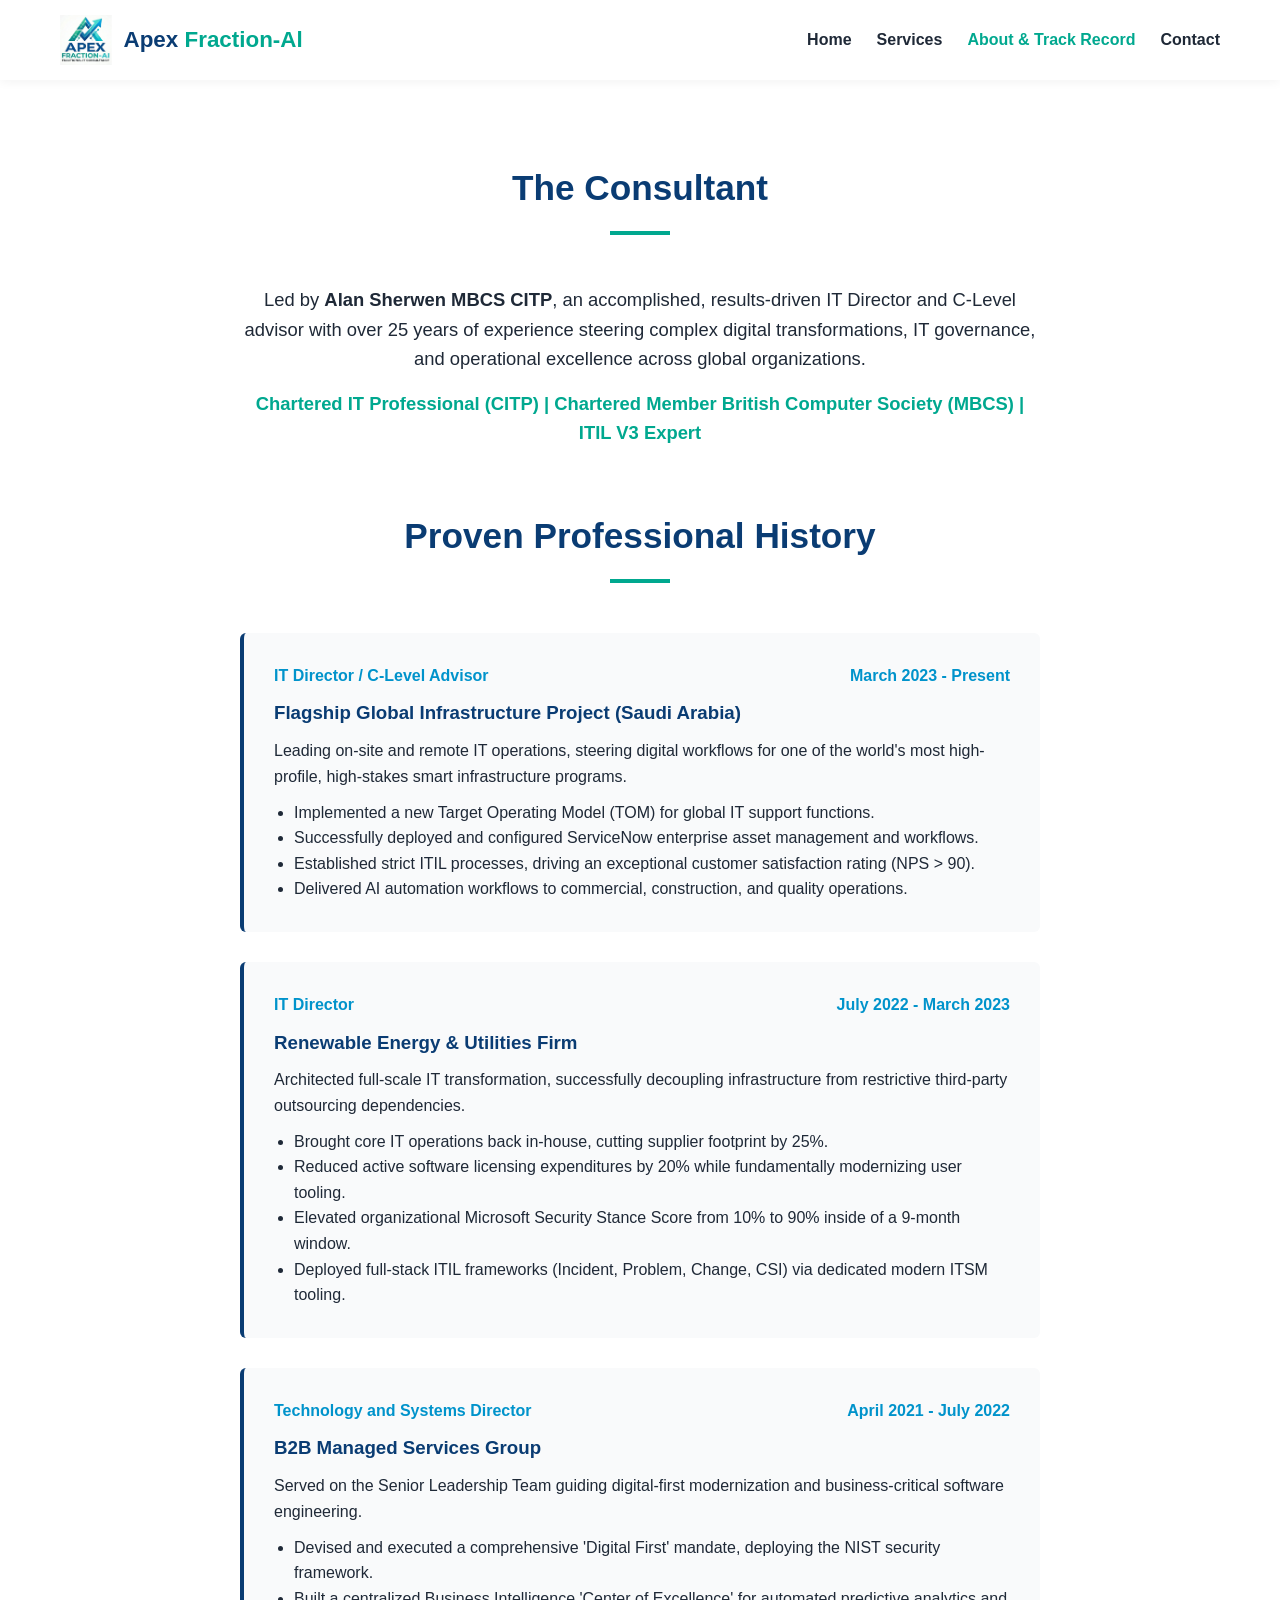
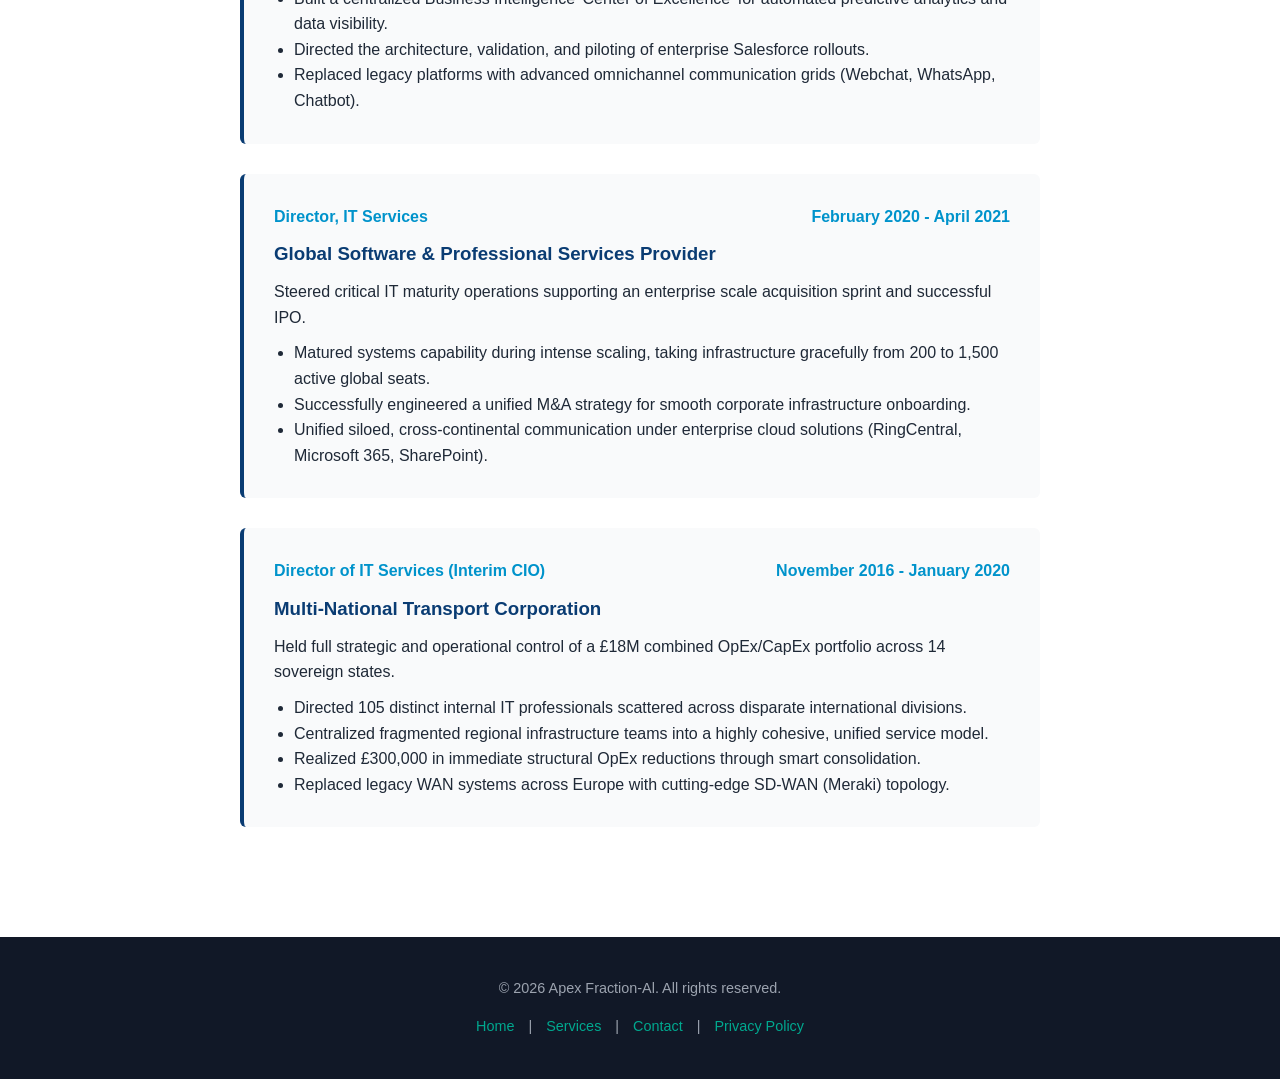
==== about.html @ 7e2c2353 "Add files via upload" ====
<!DOCTYPE html>
<html lang="en">
<head>
    <meta charset="UTF-8">
    <meta name="viewport" content="width=device-width, initial-scale=1.0">
    <title>Track Record | Apex Fraction-Al</title>
    <link rel="stylesheet" href="style.css">
</head>
<body>

    <header>
        <div class="nav-container">
            <a href="index.html" class="logo-area">
                <img src="assets/Apex.png" alt="Apex Fraction-Al Logo" class="logo-img">
                <div class="logo-text">Apex <span>Fraction-Al</span></div>
            </a>
            <nav>
                <ul>
                    <li><a href="index.html">Home</a></li>
                    <li><a href="services.html">Services</a></li>
                    <li><a href="about.html" class="active">About & Track Record</a></li>
                    <li><a href="contact.html">Contact</a></li>
                </ul>
            </nav>
        </div>
    </header>

    <section class="container">
        <h2 class="section-title">The Consultant</h2>
        <div style="max-width: 800px; margin: 0 auto 60px auto; text-align: center; font-size: 1.15rem;">
            <p>Led by <strong>Alan Sherwen MBCS CITP</strong>, an accomplished, results-driven IT Director and C-Level advisor with over 25 years of experience steering complex digital transformations, IT governance, and operational excellence across global organizations.</p>
            <p style="margin-top: 15px; font-weight: bold; color: var(--accent-teal);">Chartered IT Professional (CITP) | Chartered Member British Computer Society (MBCS) | ITIL V3 Expert</p>
        </div>

        <h2 class="section-title">Proven Professional History</h2>
        
        <div class="timeline">

            <!-- Role 1 -->
            <div class="timeline-item">
                <div class="timeline-meta">
                    <span>IT Director / C-Level Advisor</span>
                    <span>March 2023 - Present</span>
                </div>
                <h3>Flagship Global Infrastructure Project (Saudi Arabia)</h3>
                <p>Leading on-site and remote IT operations, steering digital workflows for one of the world's most high-profile, high-stakes smart infrastructure programs.</p>
                <ul>
                    <li>Implemented a new Target Operating Model (TOM) for global IT support functions.</li>
                    <li>Successfully deployed and configured ServiceNow enterprise asset management and workflows.</li>
                    <li>Established strict ITIL processes, driving an exceptional customer satisfaction rating (NPS > 90).</li>
                    <li>Delivered AI automation workflows to commercial, construction, and quality operations.</li>
                </ul>
            </div>

            <!-- Role 2 -->
            <div class="timeline-item">
                <div class="timeline-meta">
                    <span>IT Director</span>
                    <span>July 2022 - March 2023</span>
                </div>
                <h3>Renewable Energy & Utilities Firm</h3>
                <p>Architected full-scale IT transformation, successfully decoupling infrastructure from restrictive third-party outsourcing dependencies.</p>
                <ul>
                    <li>Brought core IT operations back in-house, cutting supplier footprint by 25%.</li>
                    <li>Reduced active software licensing expenditures by 20% while fundamentally modernizing user tooling.</li>
                    <li>Elevated organizational Microsoft Security Stance Score from 10% to 90% inside of a 9-month window.</li>
                    <li>Deployed full-stack ITIL frameworks (Incident, Problem, Change, CSI) via dedicated modern ITSM tooling.</li>
                </ul>
            </div>

            <!-- Role 3 -->
            <div class="timeline-item">
                <div class="timeline-meta">
                    <span>Technology and Systems Director</span>
                    <span>April 2021 - July 2022</span>
                </div>
                <h3>B2B Managed Services Group</h3>
                <p>Served on the Senior Leadership Team guiding digital-first modernization and business-critical software engineering.</p>
                <ul>
                    <li>Devised and executed a comprehensive 'Digital First' mandate, deploying the NIST security framework.</li>
                    <li>Built a centralized Business Intelligence 'Center of Excellence' for automated predictive analytics and data visibility.</li>
                    <li>Directed the architecture, validation, and piloting of enterprise Salesforce rollouts.</li>
                    <li>Replaced legacy platforms with advanced omnichannel communication grids (Webchat, WhatsApp, Chatbot).</li>
                </ul>
            </div>

            <!-- Role 4 -->
            <div class="timeline-item">
                <div class="timeline-meta">
                    <span>Director, IT Services</span>
                    <span>February 2020 - April 2021</span>
                </div>
                <h3>Global Software & Professional Services Provider</h3>
                <p>Steered critical IT maturity operations supporting an enterprise scale acquisition sprint and successful IPO.</p>
                <ul>
                    <li>Matured systems capability during intense scaling, taking infrastructure gracefully from 200 to 1,500 active global seats.</li>
                    <li>Successfully engineered a unified M&A strategy for smooth corporate infrastructure onboarding.</li>
                    <li>Unified siloed, cross-continental communication under enterprise cloud solutions (RingCentral, Microsoft 365, SharePoint).</li>
                </ul>
            </div>

            <!-- Role 5 -->
            <div class="timeline-item">
                <div class="timeline-meta">
                    <span>Director of IT Services (Interim CIO)</span>
                    <span>November 2016 - January 2020</span>
                </div>
                <h3>Multi-National Transport Corporation</h3>
                <p>Held full strategic and operational control of a £18M combined OpEx/CapEx portfolio across 14 sovereign states.</p>
                <ul>
                    <li>Directed 105 distinct internal IT professionals scattered across disparate international divisions.</li>
                    <li>Centralized fragmented regional infrastructure teams into a highly cohesive, unified service model.</li>
                    <li>Realized £300,000 in immediate structural OpEx reductions through smart consolidation.</li>
                    <li>Replaced legacy WAN systems across Europe with cutting-edge SD-WAN (Meraki) topology.</li>
                </ul>
            </div>

        </div>
    </section>

    <footer>
        <p>&copy; 2026 Apex Fraction-Al. All rights reserved.</p>
        <div class="footer-links">
            <a href="index.html">Home</a> | 
            <a href="services.html">Services</a> |
            <a href="contact.html">Contact</a> | 
            <a href="privacy.html">Privacy Policy</a>
        </div>
    </footer>

</body>
</html>
---- style.css ----
/* ==========================================
   Apex Fraction-Al - Core Stylesheet
   ========================================== */

:root {
    --primary-navy: #0A3C73;       /* Deep corporate blue from logo text */
    --accent-teal: #00A88F;        /* Vibrant teal from logo mark */
    --accent-blue: #0093CB;        /* Bright blue arrow tone */
    --neutral-dark: #1F2937;       /* Main text colour */
    --neutral-light: #F9FAFB;      /* Background light gray */
    --white: #FFFFFF;
    --font-main: 'Segoe UI', Tahoma, Geneva, Verdana, sans-serif;
}

* {
    box-sizing: border-box;
    margin: 0;
    padding: 0;
}

body {
    font-family: var(--font-main);
    color: var(--neutral-dark);
    background-color: var(--white);
    line-height: 1.6;
}

/* --- Header & Navigation --- */
header {
    background-color: var(--white);
    box-shadow: 0 2px 10px rgba(0,0,0,0.05);
    position: sticky;
    top: 0;
    z-index: 1000;
}

.nav-container {
    max-width: 1200px;
    margin: 0 auto;
    display: flex;
    justify-content: space-between;
    align-items: center;
    padding: 15px 20px;
}

.logo-area {
    display: flex;
    align-items: center;
    text-decoration: none;
}

.logo-img {
    height: 50px;
    width: auto;
    margin-right: 12px;
}

.logo-text {
    font-size: 1.4rem;
    font-weight: 700;
    color: var(--primary-navy);
}

.logo-text span {
    color: var(--accent-teal);
}

nav ul {
    display: flex;
    list-style: none;
}

nav ul li {
    margin-left: 25px;
}

nav ul li a {
    text-decoration: none;
    color: var(--neutral-dark);
    font-weight: 600;
    transition: color 0.3s;
}

nav ul li a:hover, nav ul li a.active {
    color: var(--accent-teal);
}

/* --- Hero Section --- */
.hero {
    background: linear-gradient(135deg, var(--primary-navy) 0%, #051E3A 100%);
    color: var(--white);
    padding: 100px 20px;
    text-align: center;
}

.hero-container {
    max-width: 900px;
    margin: 0 auto;
}

.hero h1 {
    font-size: 3rem;
    margin-bottom: 20px;
    line-height: 1.2;
}

.hero p {
    font-size: 1.25rem;
    margin-bottom: 35px;
    opacity: 0.9;
}

.btn {
    display: inline-block;
    background-color: var(--accent-teal);
    color: var(--white);
    padding: 12px 30px;
    text-decoration: none;
    font-weight: bold;
    border-radius: 4px;
    transition: background-color 0.3s;
}

.btn:hover {
    background-color: #008773;
}

.btn-secondary {
    background-color: transparent;
    border: 2px solid var(--white);
    margin-left: 15px;
}

.btn-secondary:hover {
    background-color: var(--white);
    color: var(--primary-navy);
}

/* --- Main Layout Sections --- */
section {
    padding: 80px 20px;
}

.container {
    max-width: 1100px;
    margin: 0 auto;
}

.section-title {
    text-align: center;
    font-size: 2.2rem;
    color: var(--primary-navy);
    margin-bottom: 50px;
    position: relative;
}

.section-title::after {
    content: '';
    display: block;
    width: 60px;
    height: 4px;
    background-color: var(--accent-teal);
    margin: 15px auto 0 auto;
}

/* --- Grid Elements & Cards --- */
.grid-3 {
    display: grid;
    grid-template-columns: repeat(auto-fit, minmax(300px, 1fr));
    gap: 30px;
}

.card {
    background: var(--neutral-light);
    padding: 30px;
    border-radius: 6px;
    border-top: 4px solid var(--accent-blue);
    box-shadow: 0 4px 6px rgba(0,0,0,0.02);
}

.card h3 {
    color: var(--primary-navy);
    margin-bottom: 15px;
}

/* --- Timeline / Experience --- */
.timeline {
    position: relative;
    max-width: 800px;
    margin: 0 auto;
}

.timeline-item {
    padding: 30px;
    background-color: var(--neutral-light);
    border-radius: 6px;
    margin-bottom: 30px;
    border-left: 4px solid var(--primary-navy);
}

.timeline-meta {
    display: flex;
    justify-content: space-between;
    font-weight: bold;
    color: var(--accent-blue);
    margin-bottom: 10px;
    flex-wrap: wrap;
}

.timeline-item h3 {
    color: var(--primary-navy);
    margin-bottom: 10px;
}

.timeline-item ul {
    margin-left: 20px;
    margin-top: 10px;
}

/* --- Contact & Info Blocks --- */
.contact-wrapper {
    display: grid;
    grid-template-columns: 1fr 1fr;
    gap: 50px;
}

@media(max-width: 768px) {
    .contact-wrapper { grid-template-columns: 1fr; }
    .nav-container { flex-direction: column; }
    nav ul { margin-top: 15px; }
    .hero h1 { font-size: 2.2rem; }
}

.info-block {
    margin-bottom: 25px;
}

.info-block h4 {
    color: var(--primary-navy);
    font-size: 1.1rem;
}

/* --- Footer --- */
footer {
    background-color: #111827;
    color: #9CA3AF;
    padding: 40px 20px;
    text-align: center;
    font-size: 0.9rem;
}

footer a {
    color: var(--accent-teal);
    text-decoration: none;
}

footer a:hover {
    text-decoration: underline;
}

.footer-links {
    margin-top: 15px;
}

.footer-links a {
    margin: 0 10px;
}
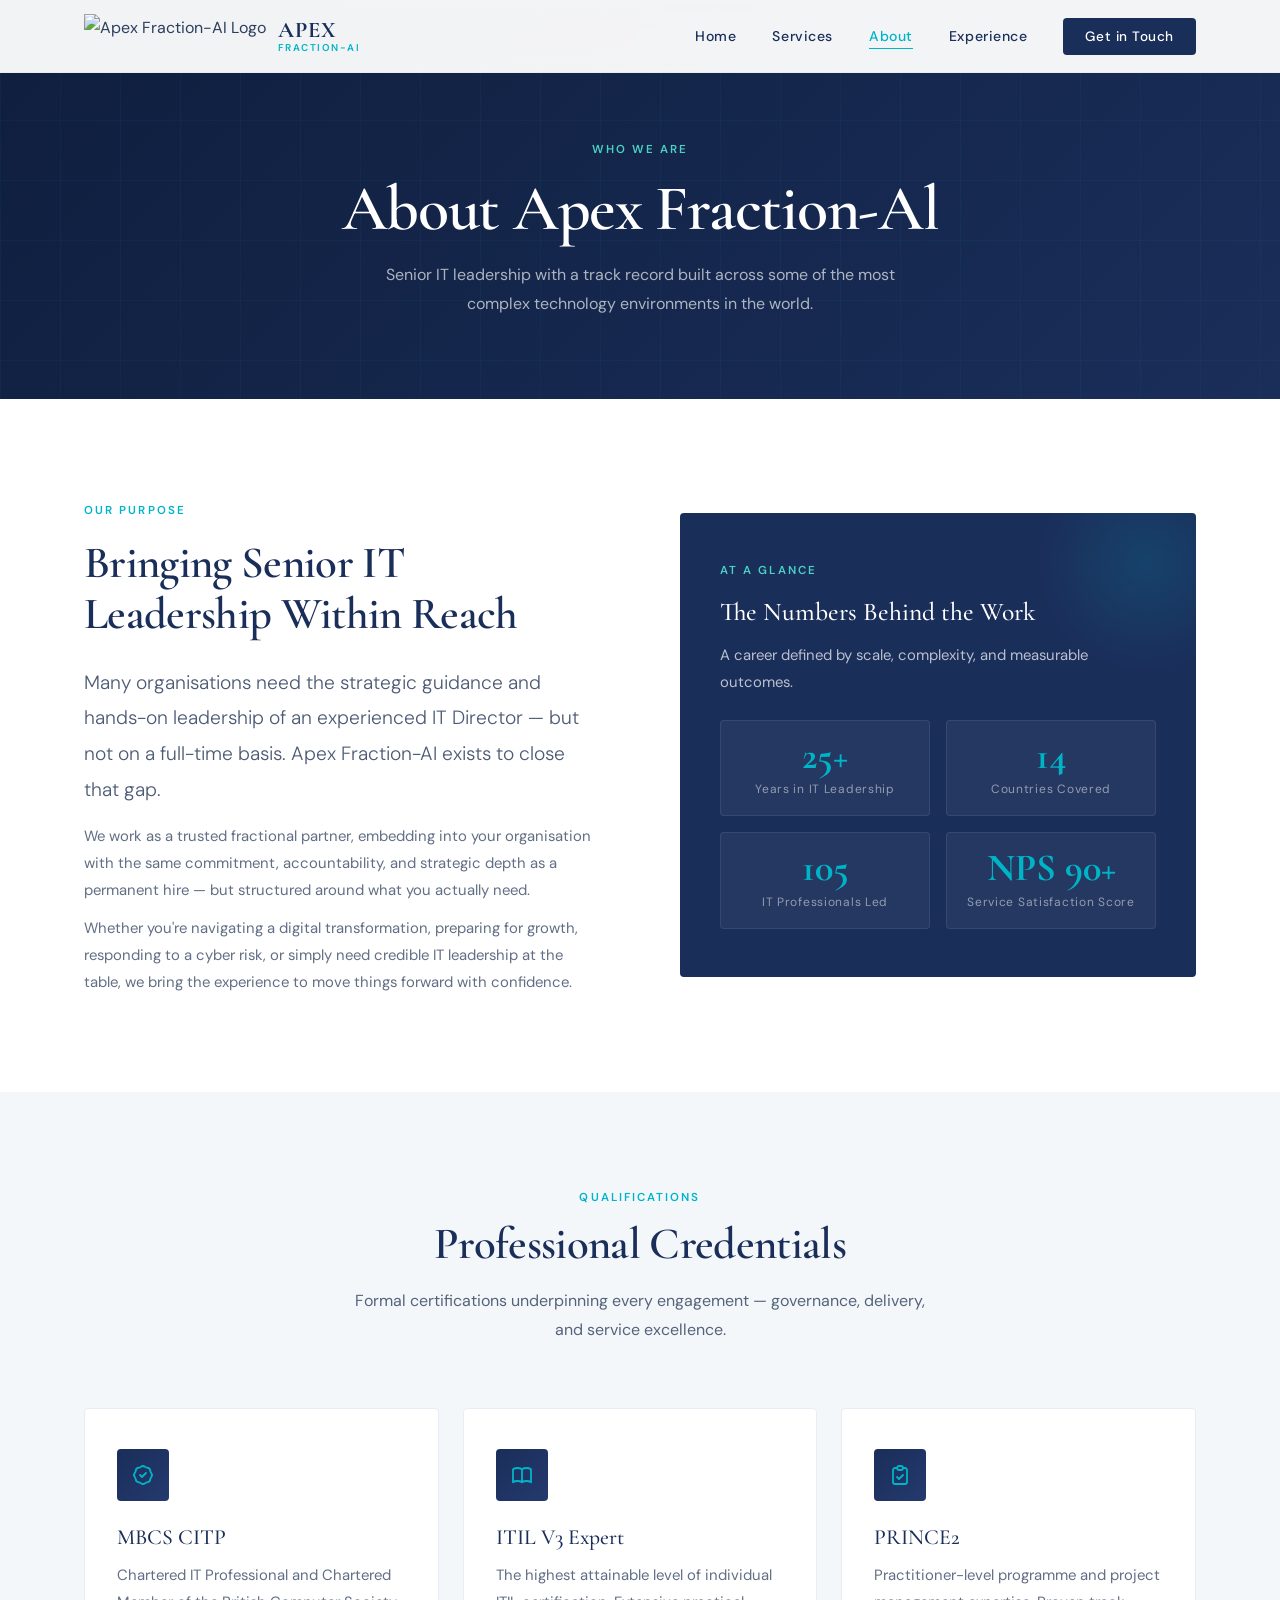
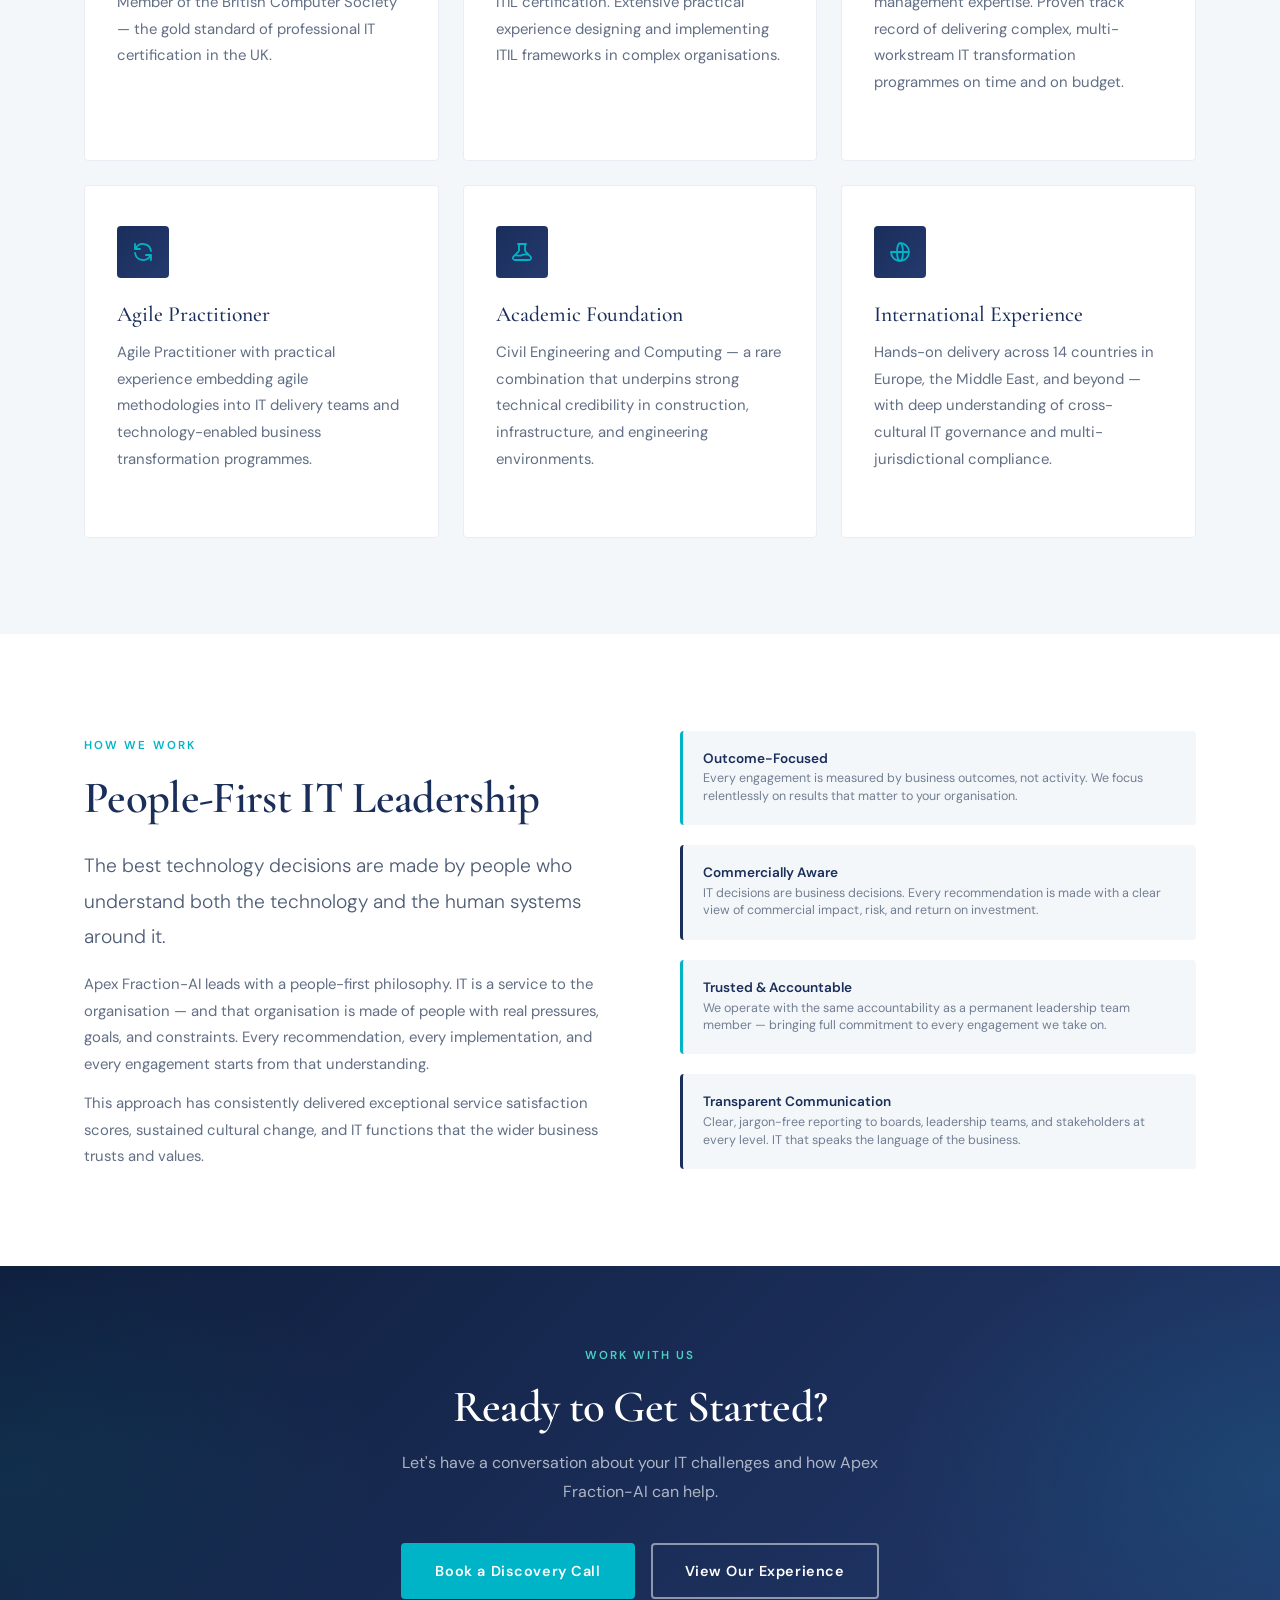
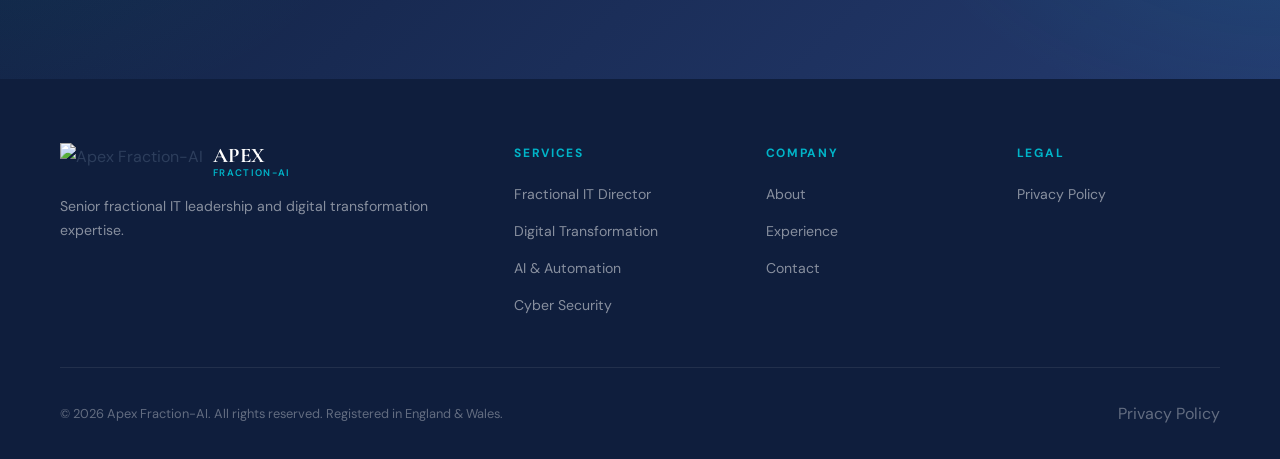
==== commit bd08071d: "Add files via upload" ====
--- a/about.html
+++ b/about.html
@@ -1,132 +1,210 @@
 <!DOCTYPE html>
 <html lang="en">
 <head>
-    <meta charset="UTF-8">
-    <meta name="viewport" content="width=device-width, initial-scale=1.0">
-    <title>Track Record | Apex Fraction-Al</title>
-    <link rel="stylesheet" href="style.css">
+  <meta charset="UTF-8" />
+  <meta name="viewport" content="width=device-width, initial-scale=1.0" />
+  <title>About | Apex Fraction-AI</title>
+  <meta name="description" content="25+ years of C-level IT leadership experience across construction, utilities, transportation, and technology sectors." />
+  <link rel="stylesheet" href="style.css" />
+  <link rel="icon" type="image/png" href="assets/apex-logo.png" />
 </head>
 <body>
 
-    <header>
-        <div class="nav-container">
-            <a href="index.html" class="logo-area">
-                <img src="assets/Apex.png" alt="Apex Fraction-Al Logo" class="logo-img">
-                <div class="logo-text">Apex <span>Fraction-Al</span></div>
-            </a>
-            <nav>
-                <ul>
-                    <li><a href="index.html">Home</a></li>
-                    <li><a href="services.html">Services</a></li>
-                    <li><a href="about.html" class="active">About & Track Record</a></li>
-                    <li><a href="contact.html">Contact</a></li>
-                </ul>
-            </nav>
-        </div>
-    </header>
-
-    <section class="container">
-        <h2 class="section-title">The Consultant</h2>
-        <div style="max-width: 800px; margin: 0 auto 60px auto; text-align: center; font-size: 1.15rem;">
-            <p>Led by <strong>Alan Sherwen MBCS CITP</strong>, an accomplished, results-driven IT Director and C-Level advisor with over 25 years of experience steering complex digital transformations, IT governance, and operational excellence across global organizations.</p>
-            <p style="margin-top: 15px; font-weight: bold; color: var(--accent-teal);">Chartered IT Professional (CITP) | Chartered Member British Computer Society (MBCS) | ITIL V3 Expert</p>
-        </div>
-
-        <h2 class="section-title">Proven Professional History</h2>
-        
-        <div class="timeline">
-
-            <!-- Role 1 -->
-            <div class="timeline-item">
-                <div class="timeline-meta">
-                    <span>IT Director / C-Level Advisor</span>
-                    <span>March 2023 - Present</span>
-                </div>
-                <h3>Flagship Global Infrastructure Project (Saudi Arabia)</h3>
-                <p>Leading on-site and remote IT operations, steering digital workflows for one of the world's most high-profile, high-stakes smart infrastructure programs.</p>
-                <ul>
-                    <li>Implemented a new Target Operating Model (TOM) for global IT support functions.</li>
-                    <li>Successfully deployed and configured ServiceNow enterprise asset management and workflows.</li>
-                    <li>Established strict ITIL processes, driving an exceptional customer satisfaction rating (NPS > 90).</li>
-                    <li>Delivered AI automation workflows to commercial, construction, and quality operations.</li>
-                </ul>
-            </div>
-
-            <!-- Role 2 -->
-            <div class="timeline-item">
-                <div class="timeline-meta">
-                    <span>IT Director</span>
-                    <span>July 2022 - March 2023</span>
-                </div>
-                <h3>Renewable Energy & Utilities Firm</h3>
-                <p>Architected full-scale IT transformation, successfully decoupling infrastructure from restrictive third-party outsourcing dependencies.</p>
-                <ul>
-                    <li>Brought core IT operations back in-house, cutting supplier footprint by 25%.</li>
-                    <li>Reduced active software licensing expenditures by 20% while fundamentally modernizing user tooling.</li>
-                    <li>Elevated organizational Microsoft Security Stance Score from 10% to 90% inside of a 9-month window.</li>
-                    <li>Deployed full-stack ITIL frameworks (Incident, Problem, Change, CSI) via dedicated modern ITSM tooling.</li>
-                </ul>
-            </div>
-
-            <!-- Role 3 -->
-            <div class="timeline-item">
-                <div class="timeline-meta">
-                    <span>Technology and Systems Director</span>
-                    <span>April 2021 - July 2022</span>
-                </div>
-                <h3>B2B Managed Services Group</h3>
-                <p>Served on the Senior Leadership Team guiding digital-first modernization and business-critical software engineering.</p>
-                <ul>
-                    <li>Devised and executed a comprehensive 'Digital First' mandate, deploying the NIST security framework.</li>
-                    <li>Built a centralized Business Intelligence 'Center of Excellence' for automated predictive analytics and data visibility.</li>
-                    <li>Directed the architecture, validation, and piloting of enterprise Salesforce rollouts.</li>
-                    <li>Replaced legacy platforms with advanced omnichannel communication grids (Webchat, WhatsApp, Chatbot).</li>
-                </ul>
-            </div>
-
-            <!-- Role 4 -->
-            <div class="timeline-item">
-                <div class="timeline-meta">
-                    <span>Director, IT Services</span>
-                    <span>February 2020 - April 2021</span>
-                </div>
-                <h3>Global Software & Professional Services Provider</h3>
-                <p>Steered critical IT maturity operations supporting an enterprise scale acquisition sprint and successful IPO.</p>
-                <ul>
-                    <li>Matured systems capability during intense scaling, taking infrastructure gracefully from 200 to 1,500 active global seats.</li>
-                    <li>Successfully engineered a unified M&A strategy for smooth corporate infrastructure onboarding.</li>
-                    <li>Unified siloed, cross-continental communication under enterprise cloud solutions (RingCentral, Microsoft 365, SharePoint).</li>
-                </ul>
-            </div>
-
-            <!-- Role 5 -->
-            <div class="timeline-item">
-                <div class="timeline-meta">
-                    <span>Director of IT Services (Interim CIO)</span>
-                    <span>November 2016 - January 2020</span>
-                </div>
-                <h3>Multi-National Transport Corporation</h3>
-                <p>Held full strategic and operational control of a £18M combined OpEx/CapEx portfolio across 14 sovereign states.</p>
-                <ul>
-                    <li>Directed 105 distinct internal IT professionals scattered across disparate international divisions.</li>
-                    <li>Centralized fragmented regional infrastructure teams into a highly cohesive, unified service model.</li>
-                    <li>Realized £300,000 in immediate structural OpEx reductions through smart consolidation.</li>
-                    <li>Replaced legacy WAN systems across Europe with cutting-edge SD-WAN (Meraki) topology.</li>
-                </ul>
-            </div>
-
-        </div>
-    </section>
-
-    <footer>
-        <p>&copy; 2026 Apex Fraction-Al. All rights reserved.</p>
-        <div class="footer-links">
-            <a href="index.html">Home</a> | 
-            <a href="services.html">Services</a> |
-            <a href="contact.html">Contact</a> | 
-            <a href="privacy.html">Privacy Policy</a>
-        </div>
-    </footer>
-
+  <nav class="nav" id="nav">
+    <div class="nav-inner">
+      <a href="index.html" class="nav-logo">
+        <img src="assets/apex-logo.png" alt="Apex Fraction-AI Logo" />
+        <div class="nav-logo-text">
+          <span class="apex">APEX</span>
+          <span class="fraction">Fraction-AI</span>
+        </div>
+      </a>
+      <ul class="nav-links" id="navLinks">
+        <li><a href="index.html">Home</a></li>
+        <li><a href="services.html">Services</a></li>
+        <li><a href="about.html" class="active">About</a></li>
+        <li><a href="experience.html">Experience</a></li>
+        <li><a href="contact.html" class="nav-cta">Get in Touch</a></li>
+      </ul>
+      <div class="nav-burger" id="navBurger"><span></span><span></span><span></span></div>
+    </div>
+  </nav>
+
+  <div class="page-hero">
+    <span class="label">Who We Are</span>
+    <h1>About Apex Fraction-Al</h1>
+    <p>Senior IT leadership with a track record built across some of the most complex technology environments in the world.</p>
+  </div>
+
+  <!-- Mission -->
+  <section style="background:var(--white);padding:var(--section-pad);">
+    <div class="container">
+      <div class="about-grid">
+        <div class="fade-up">
+          <span class="label">Our Purpose</span>
+          <h2 style="margin:16px 0 24px;">Bringing Senior IT Leadership Within Reach</h2>
+          <p class="lead">Many organisations need the strategic guidance and hands-on leadership of an experienced IT Director — but not on a full-time basis. Apex Fraction-AI exists to close that gap.</p>
+          <p style="margin-top:16px;opacity:0.75;font-size:0.93rem;">We work as a trusted fractional partner, embedding into your organisation with the same commitment, accountability, and strategic depth as a permanent hire — but structured around what you actually need.</p>
+          <p style="margin-top:12px;opacity:0.75;font-size:0.93rem;">Whether you're navigating a digital transformation, preparing for growth, responding to a cyber risk, or simply need credible IT leadership at the table, we bring the experience to move things forward with confidence.</p>
+        </div>
+        <div class="fade-up">
+          <div class="about-card-main">
+            <span class="label">At a Glance</span>
+            <h3>The Numbers Behind the Work</h3>
+            <p style="margin-bottom:24px;">A career defined by scale, complexity, and measurable outcomes.</p>
+            <div style="display:grid;grid-template-columns:1fr 1fr;gap:16px;">
+              <div style="text-align:center;padding:16px;background:rgba(255,255,255,0.05);border-radius:4px;border:1px solid rgba(255,255,255,0.08);">
+                <div style="font-family:var(--font-display);font-size:2.4rem;font-weight:700;color:var(--teal);line-height:1;">25+</div>
+                <div style="font-size:0.75rem;color:rgba(255,255,255,0.5);margin-top:4px;letter-spacing:0.06em;">Years in IT Leadership</div>
+              </div>
+              <div style="text-align:center;padding:16px;background:rgba(255,255,255,0.05);border-radius:4px;border:1px solid rgba(255,255,255,0.08);">
+                <div style="font-family:var(--font-display);font-size:2.4rem;font-weight:700;color:var(--teal);line-height:1;">14</div>
+                <div style="font-size:0.75rem;color:rgba(255,255,255,0.5);margin-top:4px;letter-spacing:0.06em;">Countries Covered</div>
+              </div>
+              <div style="text-align:center;padding:16px;background:rgba(255,255,255,0.05);border-radius:4px;border:1px solid rgba(255,255,255,0.08);">
+                <div style="font-family:var(--font-display);font-size:2.4rem;font-weight:700;color:var(--teal);line-height:1;">105</div>
+                <div style="font-size:0.75rem;color:rgba(255,255,255,0.5);margin-top:4px;letter-spacing:0.06em;">IT Professionals Led</div>
+              </div>
+              <div style="text-align:center;padding:16px;background:rgba(255,255,255,0.05);border-radius:4px;border:1px solid rgba(255,255,255,0.08);">
+                <div style="font-family:var(--font-display);font-size:2.4rem;font-weight:700;color:var(--teal);line-height:1;">NPS 90+</div>
+                <div style="font-size:0.75rem;color:rgba(255,255,255,0.5);margin-top:4px;letter-spacing:0.06em;">Service Satisfaction Score</div>
+              </div>
+            </div>
+          </div>
+        </div>
+      </div>
+    </div>
+  </section>
+
+  <!-- Credentials -->
+  <section style="background:var(--off-white);padding:var(--section-pad);">
+    <div class="container">
+      <div class="section-header fade-up">
+        <span class="label">Qualifications</span>
+        <h2>Professional Credentials</h2>
+        <p>Formal certifications underpinning every engagement — governance, delivery, and service excellence.</p>
+      </div>
+      <div style="display:grid;grid-template-columns:repeat(3,1fr);gap:24px;" class="fade-up">
+        <div class="service-card">
+          <div class="service-icon">
+            <svg width="24" height="24" fill="none" viewBox="0 0 24 24" stroke="currentColor" stroke-width="1.8"><path stroke-linecap="round" stroke-linejoin="round" d="M9 12l2 2 4-4M7.835 4.697a3.42 3.42 0 001.946-.806 3.42 3.42 0 014.438 0 3.42 3.42 0 001.946.806 3.42 3.42 0 013.138 3.138 3.42 3.42 0 00.806 1.946 3.42 3.42 0 010 4.438 3.42 3.42 0 00-.806 1.946 3.42 3.42 0 01-3.138 3.138 3.42 3.42 0 00-1.946.806 3.42 3.42 0 01-4.438 0 3.42 3.42 0 00-1.946-.806 3.42 3.42 0 01-3.138-3.138 3.42 3.42 0 00-.806-1.946 3.42 3.42 0 010-4.438 3.42 3.42 0 00.806-1.946 3.42 3.42 0 013.138-3.138z"/></svg>
+          </div>
+          <h3>MBCS CITP</h3>
+          <p>Chartered IT Professional and Chartered Member of the British Computer Society — the gold standard of professional IT certification in the UK.</p>
+        </div>
+        <div class="service-card">
+          <div class="service-icon">
+            <svg width="24" height="24" fill="none" viewBox="0 0 24 24" stroke="currentColor" stroke-width="1.8"><path stroke-linecap="round" stroke-linejoin="round" d="M12 6.253v13m0-13C10.832 5.477 9.246 5 7.5 5S4.168 5.477 3 6.253v13C4.168 18.477 5.754 18 7.5 18s3.332.477 4.5 1.253m0-13C13.168 5.477 14.754 5 16.5 5c1.747 0 3.332.477 4.5 1.253v13C19.832 18.477 18.247 18 16.5 18c-1.746 0-3.332.477-4.5 1.253"/></svg>
+          </div>
+          <h3>ITIL V3 Expert</h3>
+          <p>The highest attainable level of individual ITIL certification. Extensive practical experience designing and implementing ITIL frameworks in complex organisations.</p>
+        </div>
+        <div class="service-card">
+          <div class="service-icon">
+            <svg width="24" height="24" fill="none" viewBox="0 0 24 24" stroke="currentColor" stroke-width="1.8"><path stroke-linecap="round" stroke-linejoin="round" d="M9 5H7a2 2 0 00-2 2v12a2 2 0 002 2h10a2 2 0 002-2V7a2 2 0 00-2-2h-2M9 5a2 2 0 002 2h2a2 2 0 002-2M9 5a2 2 0 012-2h2a2 2 0 012 2m-6 9l2 2 4-4"/></svg>
+          </div>
+          <h3>PRINCE2</h3>
+          <p>Practitioner-level programme and project management expertise. Proven track record of delivering complex, multi-workstream IT transformation programmes on time and on budget.</p>
+        </div>
+        <div class="service-card" style="grid-column:span 1;">
+          <div class="service-icon">
+            <svg width="24" height="24" fill="none" viewBox="0 0 24 24" stroke="currentColor" stroke-width="1.8"><path stroke-linecap="round" stroke-linejoin="round" d="M4 4v5h.582m15.356 2A8.001 8.001 0 004.582 9m0 0H9m11 11v-5h-.581m0 0a8.003 8.003 0 01-15.357-2m15.357 2H15"/></svg>
+          </div>
+          <h3>Agile Practitioner</h3>
+          <p>Agile Practitioner with practical experience embedding agile methodologies into IT delivery teams and technology-enabled business transformation programmes.</p>
+        </div>
+        <div class="service-card">
+          <div class="service-icon">
+            <svg width="24" height="24" fill="none" viewBox="0 0 24 24" stroke="currentColor" stroke-width="1.8"><path stroke-linecap="round" stroke-linejoin="round" d="M19.428 15.428a2 2 0 00-1.022-.547l-2.387-.477a6 6 0 00-3.86.517l-.318.158a6 6 0 01-3.86.517L6.05 15.21a2 2 0 00-1.806.547M8 4h8l-1 1v5.172a2 2 0 00.586 1.414l5 5c1.26 1.26.367 3.414-1.415 3.414H4.828c-1.782 0-2.674-2.154-1.414-3.414l5-5A2 2 0 009 10.172V5L8 4z"/></svg>
+          </div>
+          <h3>Academic Foundation</h3>
+          <p>Civil Engineering and Computing — a rare combination that underpins strong technical credibility in construction, infrastructure, and engineering environments.</p>
+        </div>
+        <div class="service-card">
+          <div class="service-icon">
+            <svg width="24" height="24" fill="none" viewBox="0 0 24 24" stroke="currentColor" stroke-width="1.8"><path stroke-linecap="round" stroke-linejoin="round" d="M21 12a9 9 0 01-9 9m9-9a9 9 0 00-9-9m9 9H3m9 9a9 9 0 01-9-9m9 9c1.657 0 3-4.03 3-9s-1.343-9-3-9m0 18c-1.657 0-3-4.03-3-9s1.343-9 3-9"/></svg>
+          </div>
+          <h3>International Experience</h3>
+          <p>Hands-on delivery across 14 countries in Europe, the Middle East, and beyond — with deep understanding of cross-cultural IT governance and multi-jurisdictional compliance.</p>
+        </div>
+      </div>
+    </div>
+  </section>
+
+  <!-- Philosophy -->
+  <section style="background:var(--white);padding:var(--section-pad);">
+    <div class="container">
+      <div class="about-grid">
+        <div class="fade-up">
+          <span class="label">How We Work</span>
+          <h2 style="margin:16px 0 24px;">People-First IT Leadership</h2>
+          <p class="lead">The best technology decisions are made by people who understand both the technology and the human systems around it.</p>
+          <p style="margin-top:16px;opacity:0.75;font-size:0.93rem;">Apex Fraction-AI leads with a people-first philosophy. IT is a service to the organisation — and that organisation is made of people with real pressures, goals, and constraints. Every recommendation, every implementation, and every engagement starts from that understanding.</p>
+          <p style="margin-top:12px;opacity:0.75;font-size:0.93rem;">This approach has consistently delivered exceptional service satisfaction scores, sustained cultural change, and IT functions that the wider business trusts and values.</p>
+        </div>
+        <div class="fade-up">
+          <div style="display:flex;flex-direction:column;gap:20px;">
+            <div class="cred-card" style="border-left-color:var(--teal);">
+              <h4>Outcome-Focused</h4>
+              <p>Every engagement is measured by business outcomes, not activity. We focus relentlessly on results that matter to your organisation.</p>
+            </div>
+            <div class="cred-card" style="border-left-color:var(--navy);">
+              <h4>Commercially Aware</h4>
+              <p>IT decisions are business decisions. Every recommendation is made with a clear view of commercial impact, risk, and return on investment.</p>
+            </div>
+            <div class="cred-card" style="border-left-color:var(--teal);">
+              <h4>Trusted &amp; Accountable</h4>
+              <p>We operate with the same accountability as a permanent leadership team member — bringing full commitment to every engagement we take on.</p>
+            </div>
+            <div class="cred-card" style="border-left-color:var(--navy);">
+              <h4>Transparent Communication</h4>
+              <p>Clear, jargon-free reporting to boards, leadership teams, and stakeholders at every level. IT that speaks the language of the business.</p>
+            </div>
+          </div>
+        </div>
+      </div>
+    </div>
+  </section>
+
+  <section class="cta-band">
+    <div class="container">
+      <span class="label">Work With Us</span>
+      <h2>Ready to Get Started?</h2>
+      <p>Let's have a conversation about your IT challenges and how Apex Fraction-AI can help.</p>
+      <div class="cta-actions">
+        <a href="contact.html" class="btn btn-primary">Book a Discovery Call</a>
+        <a href="experience.html" class="btn btn-outline">View Our Experience</a>
+      </div>
+    </div>
+  </section>
+
+  <footer class="footer">
+    <div class="footer-inner">
+      <div class="footer-top">
+        <div class="footer-brand">
+          <div class="footer-logo">
+            <img src="assets/apex-logo.png" alt="Apex Fraction-AI" />
+            <div class="footer-logo-text"><span class="apex">APEX</span><span class="fraction">Fraction-AI</span></div>
+          </div>
+          <p>Senior fractional IT leadership and digital transformation expertise.</p>
+        </div>
+        <div class="footer-col"><h5>Services</h5><ul><li><a href="services.html#fractional">Fractional IT Director</a></li><li><a href="services.html#transformation">Digital Transformation</a></li><li><a href="services.html#ai">AI &amp; Automation</a></li><li><a href="services.html#cyber">Cyber Security</a></li></ul></div>
+        <div class="footer-col"><h5>Company</h5><ul><li><a href="about.html">About</a></li><li><a href="experience.html">Experience</a></li><li><a href="contact.html">Contact</a></li></ul></div>
+        <div class="footer-col"><h5>Legal</h5><ul><li><a href="privacy.html">Privacy Policy</a></li></ul></div>
+      </div>
+      <div class="footer-bottom">
+        <p>© 2026 Apex Fraction-AI. All rights reserved. Registered in England &amp; Wales.</p>
+        <a href="privacy.html">Privacy Policy</a>
+      </div>
+    </div>
+  </footer>
+
+  <script>
+    const nav = document.getElementById('nav');
+    window.addEventListener('scroll', () => nav.classList.toggle('scrolled', window.scrollY > 40));
+    document.getElementById('navBurger').addEventListener('click', () => document.getElementById('navLinks').classList.toggle('open'));
+    const observer = new IntersectionObserver(e => e.forEach(i => { if (i.isIntersecting) i.target.classList.add('visible'); }), { threshold: 0.12 });
+    document.querySelectorAll('.fade-up').forEach(el => observer.observe(el));
+  </script>
 </body>
-</html>+</html>
--- a/style.css
+++ b/style.css
@@ -1,267 +1,835 @@
-/* ==========================================
-   Apex Fraction-Al - Core Stylesheet
-   ========================================== */
-
+/* ============================================================
+   APEX FRACTION-AI — Brand Design System
+   Clean, authoritative, navy-led with teal accents
+   ============================================================ */
+
+@import url('https://fonts.googleapis.com/css2?family=Cormorant+Garamond:wght@400;500;600;700&family=DM+Sans:wght@300;400;500;600&display=swap');
+
+/* ── CSS Variables ────────────────────────────────────────── */
 :root {
-    --primary-navy: #0A3C73;       /* Deep corporate blue from logo text */
-    --accent-teal: #00A88F;        /* Vibrant teal from logo mark */
-    --accent-blue: #0093CB;        /* Bright blue arrow tone */
-    --neutral-dark: #1F2937;       /* Main text colour */
-    --neutral-light: #F9FAFB;      /* Background light gray */
-    --white: #FFFFFF;
-    --font-main: 'Segoe UI', Tahoma, Geneva, Verdana, sans-serif;
-}
-
-* {
-    box-sizing: border-box;
-    margin: 0;
-    padding: 0;
-}
+  --navy:        #1a2e5a;
+  --navy-deep:   #0f1e3d;
+  --navy-mid:    #243a6e;
+  --teal:        #00b4c8;
+  --teal-dark:   #008fa0;
+  --teal-light:  #4dd0c4;
+  --aqua:        #00c9b1;
+  --white:       #ffffff;
+  --off-white:   #f4f7fa;
+  --light-grey:  #e8edf5;
+  --mid-grey:    #8a99b3;
+  --dark-text:   #1a2e5a;
+  --body-text:   #2d3e5c;
+
+  --font-display: 'Cormorant Garamond', Georgia, serif;
+  --font-body:    'DM Sans', sans-serif;
+
+  --max-w: 1160px;
+  --section-pad: 96px 24px;
+  --radius: 4px;
+  --shadow: 0 4px 32px rgba(26,46,90,0.10);
+  --shadow-lg: 0 12px 60px rgba(26,46,90,0.18);
+
+  --transition: 0.28s cubic-bezier(0.4, 0, 0.2, 1);
+}
+
+/* ── Reset ────────────────────────────────────────────────── */
+*, *::before, *::after { box-sizing: border-box; margin: 0; padding: 0; }
+
+html { scroll-behavior: smooth; font-size: 16px; }
 
 body {
-    font-family: var(--font-main);
-    color: var(--neutral-dark);
-    background-color: var(--white);
-    line-height: 1.6;
-}
-
-/* --- Header & Navigation --- */
-header {
-    background-color: var(--white);
-    box-shadow: 0 2px 10px rgba(0,0,0,0.05);
-    position: sticky;
-    top: 0;
-    z-index: 1000;
-}
-
-.nav-container {
-    max-width: 1200px;
-    margin: 0 auto;
-    display: flex;
-    justify-content: space-between;
-    align-items: center;
-    padding: 15px 20px;
-}
-
-.logo-area {
-    display: flex;
-    align-items: center;
-    text-decoration: none;
-}
-
-.logo-img {
-    height: 50px;
-    width: auto;
-    margin-right: 12px;
-}
-
-.logo-text {
-    font-size: 1.4rem;
-    font-weight: 700;
-    color: var(--primary-navy);
-}
-
-.logo-text span {
-    color: var(--accent-teal);
-}
-
-nav ul {
-    display: flex;
-    list-style: none;
-}
-
-nav ul li {
-    margin-left: 25px;
-}
-
-nav ul li a {
-    text-decoration: none;
-    color: var(--neutral-dark);
-    font-weight: 600;
-    transition: color 0.3s;
-}
-
-nav ul li a:hover, nav ul li a.active {
-    color: var(--accent-teal);
-}
-
-/* --- Hero Section --- */
+  font-family: var(--font-body);
+  color: var(--body-text);
+  background: var(--white);
+  line-height: 1.7;
+  -webkit-font-smoothing: antialiased;
+}
+
+img { max-width: 100%; display: block; }
+a { color: inherit; text-decoration: none; }
+ul { list-style: none; }
+
+/* ── Typography ───────────────────────────────────────────── */
+h1, h2, h3, h4 {
+  font-family: var(--font-display);
+  color: var(--navy);
+  line-height: 1.15;
+  font-weight: 600;
+}
+
+h1 { font-size: clamp(2.6rem, 5vw, 4.2rem); letter-spacing: -0.02em; }
+h2 { font-size: clamp(2rem, 3.5vw, 3rem); letter-spacing: -0.015em; }
+h3 { font-size: clamp(1.3rem, 2vw, 1.7rem); font-weight: 500; }
+h4 { font-size: 1.1rem; font-weight: 600; }
+
+p { font-size: 1rem; line-height: 1.8; color: var(--body-text); }
+
+.lead {
+  font-size: clamp(1.05rem, 1.5vw, 1.2rem);
+  color: var(--body-text);
+  opacity: 0.85;
+  font-weight: 300;
+  line-height: 1.85;
+}
+
+.label {
+  font-family: var(--font-body);
+  font-size: 0.72rem;
+  font-weight: 600;
+  letter-spacing: 0.18em;
+  text-transform: uppercase;
+  color: var(--teal);
+}
+
+/* ── Layout ───────────────────────────────────────────────── */
+.container {
+  max-width: var(--max-w);
+  margin: 0 auto;
+  padding: 0 24px;
+}
+
+section { padding: var(--section-pad); }
+
+.section-header {
+  text-align: center;
+  margin-bottom: 64px;
+}
+.section-header .label { margin-bottom: 12px; display: block; }
+.section-header h2 { margin-bottom: 16px; }
+.section-header p { max-width: 600px; margin: 0 auto; opacity: 0.8; }
+
+/* ── Navigation ───────────────────────────────────────────── */
+.nav {
+  position: fixed;
+  top: 0; left: 0; right: 0;
+  z-index: 1000;
+  background: rgba(255,255,255,0.95);
+  backdrop-filter: blur(12px);
+  border-bottom: 1px solid var(--light-grey);
+  transition: box-shadow var(--transition);
+}
+.nav.scrolled { box-shadow: var(--shadow); }
+
+.nav-inner {
+  max-width: var(--max-w);
+  margin: 0 auto;
+  padding: 0 24px;
+  height: 72px;
+  display: flex;
+  align-items: center;
+  justify-content: space-between;
+}
+
+.nav-logo {
+  display: flex;
+  align-items: center;
+  gap: 12px;
+}
+.nav-logo img { height: 44px; width: auto; }
+.nav-logo-text {
+  display: flex;
+  flex-direction: column;
+  line-height: 1.1;
+}
+.nav-logo-text .apex {
+  font-family: var(--font-display);
+  font-size: 1.4rem;
+  font-weight: 700;
+  color: var(--navy);
+  letter-spacing: 0.05em;
+}
+.nav-logo-text .fraction {
+  font-size: 0.62rem;
+  font-weight: 600;
+  letter-spacing: 0.15em;
+  text-transform: uppercase;
+  color: var(--teal);
+}
+
+.nav-links {
+  display: flex;
+  align-items: center;
+  gap: 36px;
+}
+.nav-links a {
+  font-size: 0.88rem;
+  font-weight: 500;
+  color: var(--navy);
+  letter-spacing: 0.04em;
+  position: relative;
+  transition: color var(--transition);
+}
+.nav-links a::after {
+  content: '';
+  position: absolute;
+  bottom: -4px; left: 0; right: 0;
+  height: 1.5px;
+  background: var(--teal);
+  transform: scaleX(0);
+  transform-origin: left;
+  transition: transform var(--transition);
+}
+.nav-links a:hover { color: var(--teal); }
+.nav-links a:hover::after,
+.nav-links a.active::after { transform: scaleX(1); }
+.nav-links a.active { color: var(--teal); }
+
+.nav-cta {
+  background: var(--navy);
+  color: var(--white) !important;
+  padding: 10px 22px;
+  border-radius: var(--radius);
+  font-size: 0.85rem !important;
+  transition: background var(--transition) !important;
+}
+.nav-cta::after { display: none !important; }
+.nav-cta:hover { background: var(--teal-dark) !important; color: var(--white) !important; }
+
+.nav-burger {
+  display: none;
+  flex-direction: column;
+  gap: 5px;
+  cursor: pointer;
+  padding: 4px;
+}
+.nav-burger span {
+  display: block;
+  width: 24px; height: 2px;
+  background: var(--navy);
+  border-radius: 2px;
+  transition: var(--transition);
+}
+
+/* ── Buttons ──────────────────────────────────────────────── */
+.btn {
+  display: inline-flex;
+  align-items: center;
+  gap: 8px;
+  padding: 14px 32px;
+  border-radius: var(--radius);
+  font-family: var(--font-body);
+  font-size: 0.9rem;
+  font-weight: 600;
+  letter-spacing: 0.04em;
+  cursor: pointer;
+  transition: var(--transition);
+  border: 2px solid transparent;
+}
+.btn-primary {
+  background: var(--teal);
+  color: var(--white);
+  border-color: var(--teal);
+}
+.btn-primary:hover {
+  background: var(--teal-dark);
+  border-color: var(--teal-dark);
+  transform: translateY(-1px);
+  box-shadow: 0 6px 24px rgba(0,180,200,0.3);
+}
+.btn-outline {
+  background: transparent;
+  color: var(--white);
+  border-color: rgba(255,255,255,0.5);
+}
+.btn-outline:hover {
+  border-color: var(--teal);
+  color: var(--teal);
+  transform: translateY(-1px);
+}
+.btn-navy {
+  background: var(--navy);
+  color: var(--white);
+  border-color: var(--navy);
+}
+.btn-navy:hover {
+  background: var(--navy-mid);
+  border-color: var(--navy-mid);
+  transform: translateY(-1px);
+  box-shadow: var(--shadow);
+}
+
+/* ── Hero ─────────────────────────────────────────────────── */
 .hero {
-    background: linear-gradient(135deg, var(--primary-navy) 0%, #051E3A 100%);
-    color: var(--white);
-    padding: 100px 20px;
-    text-align: center;
-}
-
-.hero-container {
-    max-width: 900px;
-    margin: 0 auto;
-}
-
-.hero h1 {
-    font-size: 3rem;
-    margin-bottom: 20px;
-    line-height: 1.2;
-}
-
-.hero p {
-    font-size: 1.25rem;
-    margin-bottom: 35px;
-    opacity: 0.9;
-}
-
-.btn {
-    display: inline-block;
-    background-color: var(--accent-teal);
-    color: var(--white);
-    padding: 12px 30px;
-    text-decoration: none;
-    font-weight: bold;
-    border-radius: 4px;
-    transition: background-color 0.3s;
-}
-
-.btn:hover {
-    background-color: #008773;
-}
-
-.btn-secondary {
-    background-color: transparent;
-    border: 2px solid var(--white);
-    margin-left: 15px;
-}
-
-.btn-secondary:hover {
-    background-color: var(--white);
-    color: var(--primary-navy);
-}
-
-/* --- Main Layout Sections --- */
-section {
-    padding: 80px 20px;
-}
-
-.container {
-    max-width: 1100px;
-    margin: 0 auto;
-}
-
-.section-title {
-    text-align: center;
-    font-size: 2.2rem;
-    color: var(--primary-navy);
-    margin-bottom: 50px;
-    position: relative;
-}
-
-.section-title::after {
-    content: '';
-    display: block;
-    width: 60px;
-    height: 4px;
-    background-color: var(--accent-teal);
-    margin: 15px auto 0 auto;
-}
-
-/* --- Grid Elements & Cards --- */
-.grid-3 {
-    display: grid;
-    grid-template-columns: repeat(auto-fit, minmax(300px, 1fr));
-    gap: 30px;
-}
-
-.card {
-    background: var(--neutral-light);
-    padding: 30px;
-    border-radius: 6px;
-    border-top: 4px solid var(--accent-blue);
-    box-shadow: 0 4px 6px rgba(0,0,0,0.02);
-}
-
-.card h3 {
-    color: var(--primary-navy);
-    margin-bottom: 15px;
-}
-
-/* --- Timeline / Experience --- */
+  min-height: 100vh;
+  background: var(--navy-deep);
+  display: flex;
+  align-items: center;
+  position: relative;
+  overflow: hidden;
+  padding-top: 72px;
+}
+
+.hero-bg {
+  position: absolute;
+  inset: 0;
+  background:
+    radial-gradient(ellipse 60% 80% at 80% 50%, rgba(0,180,200,0.12) 0%, transparent 70%),
+    radial-gradient(ellipse 40% 60% at 10% 80%, rgba(0,201,177,0.08) 0%, transparent 60%),
+    linear-gradient(135deg, var(--navy-deep) 0%, #162547 50%, #0f1e3d 100%);
+}
+
+/* Subtle geometric grid overlay */
+.hero-bg::after {
+  content: '';
+  position: absolute;
+  inset: 0;
+  background-image:
+    linear-gradient(rgba(0,180,200,0.04) 1px, transparent 1px),
+    linear-gradient(90deg, rgba(0,180,200,0.04) 1px, transparent 1px);
+  background-size: 60px 60px;
+}
+
+.hero-content {
+  position: relative;
+  z-index: 2;
+  max-width: var(--max-w);
+  margin: 0 auto;
+  padding: 80px 24px;
+  display: grid;
+  grid-template-columns: 1fr 1fr;
+  gap: 80px;
+  align-items: center;
+}
+
+.hero-left { animation: fadeUp 0.9s ease both; }
+.hero-label {
+  font-size: 0.72rem;
+  font-weight: 600;
+  letter-spacing: 0.2em;
+  text-transform: uppercase;
+  color: var(--teal);
+  margin-bottom: 20px;
+  display: flex;
+  align-items: center;
+  gap: 12px;
+}
+.hero-label::before {
+  content: '';
+  display: block;
+  width: 32px; height: 1px;
+  background: var(--teal);
+}
+
+.hero-left h1 {
+  color: var(--white);
+  margin-bottom: 28px;
+  font-weight: 600;
+}
+.hero-left h1 em {
+  font-style: normal;
+  color: var(--teal);
+}
+
+.hero-left p {
+  color: rgba(255,255,255,0.7);
+  font-size: 1.05rem;
+  line-height: 1.85;
+  margin-bottom: 40px;
+  font-weight: 300;
+}
+
+.hero-actions { display: flex; gap: 16px; flex-wrap: wrap; }
+
+.hero-right {
+  display: flex;
+  justify-content: center;
+  align-items: center;
+  animation: fadeUp 0.9s 0.2s ease both;
+}
+
+.hero-logo-wrap {
+  position: relative;
+  display: flex;
+  flex-direction: column;
+  align-items: center;
+  gap: 24px;
+}
+
+.hero-logo-wrap img {
+  width: min(360px, 100%);
+  filter: drop-shadow(0 20px 60px rgba(0,180,200,0.3));
+}
+
+.hero-stats {
+  display: grid;
+  grid-template-columns: repeat(3, 1fr);
+  gap: 2px;
+  width: 100%;
+  background: rgba(255,255,255,0.05);
+  border-radius: var(--radius);
+  overflow: hidden;
+  border: 1px solid rgba(255,255,255,0.08);
+}
+.stat-item {
+  padding: 20px 16px;
+  text-align: center;
+  background: rgba(255,255,255,0.03);
+}
+.stat-value {
+  display: block;
+  font-family: var(--font-display);
+  font-size: 2.2rem;
+  font-weight: 700;
+  color: var(--teal);
+  line-height: 1;
+  margin-bottom: 4px;
+}
+.stat-label {
+  font-size: 0.72rem;
+  color: rgba(255,255,255,0.5);
+  letter-spacing: 0.08em;
+  font-weight: 500;
+}
+
+/* ── Trust Bar ─────────────────────────────────────────────── */
+.trust-bar {
+  background: var(--navy);
+  padding: 28px 24px;
+}
+.trust-bar-inner {
+  max-width: var(--max-w);
+  margin: 0 auto;
+  display: flex;
+  align-items: center;
+  justify-content: center;
+  gap: 48px;
+  flex-wrap: wrap;
+}
+.trust-item {
+  display: flex;
+  align-items: center;
+  gap: 10px;
+  color: rgba(255,255,255,0.6);
+  font-size: 0.82rem;
+  font-weight: 500;
+  letter-spacing: 0.06em;
+}
+.trust-item svg { color: var(--teal); flex-shrink: 0; }
+
+/* ── Services ─────────────────────────────────────────────── */
+.services { background: var(--off-white); }
+
+.services-grid {
+  display: grid;
+  grid-template-columns: repeat(3, 1fr);
+  gap: 24px;
+}
+
+.service-card {
+  background: var(--white);
+  padding: 40px 32px;
+  border-radius: var(--radius);
+  border: 1px solid var(--light-grey);
+  transition: var(--transition);
+  position: relative;
+  overflow: hidden;
+}
+.service-card::before {
+  content: '';
+  position: absolute;
+  top: 0; left: 0; right: 0;
+  height: 3px;
+  background: linear-gradient(90deg, var(--teal), var(--aqua));
+  transform: scaleX(0);
+  transform-origin: left;
+  transition: transform var(--transition);
+}
+.service-card:hover {
+  transform: translateY(-4px);
+  box-shadow: var(--shadow-lg);
+  border-color: transparent;
+}
+.service-card:hover::before { transform: scaleX(1); }
+
+.service-icon {
+  width: 52px; height: 52px;
+  background: linear-gradient(135deg, var(--navy), var(--navy-mid));
+  border-radius: var(--radius);
+  display: flex;
+  align-items: center;
+  justify-content: center;
+  margin-bottom: 24px;
+}
+.service-icon svg { color: var(--teal); }
+
+.service-card h3 {
+  font-size: 1.35rem;
+  margin-bottom: 12px;
+  color: var(--navy);
+}
+.service-card p {
+  font-size: 0.93rem;
+  opacity: 0.75;
+  margin-bottom: 24px;
+}
+.service-tags {
+  display: flex;
+  flex-wrap: wrap;
+  gap: 6px;
+}
+.tag {
+  font-size: 0.72rem;
+  font-weight: 600;
+  letter-spacing: 0.06em;
+  padding: 4px 10px;
+  background: var(--off-white);
+  color: var(--navy);
+  border-radius: 2px;
+  border: 1px solid var(--light-grey);
+}
+
+/* ── About ────────────────────────────────────────────────── */
+.about { background: var(--white); }
+
+.about-grid {
+  display: grid;
+  grid-template-columns: 1fr 1fr;
+  gap: 80px;
+  align-items: center;
+}
+
+.about-credentials {
+  display: grid;
+  grid-template-columns: 1fr 1fr;
+  gap: 16px;
+  margin-top: 40px;
+}
+.cred-card {
+  padding: 20px;
+  background: var(--off-white);
+  border-radius: var(--radius);
+  border-left: 3px solid var(--teal);
+}
+.cred-card h4 { font-size: 0.85rem; color: var(--navy); margin-bottom: 4px; font-family: var(--font-body); font-weight: 600; }
+.cred-card p { font-size: 0.78rem; opacity: 0.65; line-height: 1.4; }
+
+.about-visual {
+  position: relative;
+}
+.about-card-main {
+  background: var(--navy);
+  border-radius: var(--radius);
+  padding: 48px 40px;
+  color: white;
+  position: relative;
+  overflow: hidden;
+}
+.about-card-main::before {
+  content: '';
+  position: absolute;
+  top: -60px; right: -60px;
+  width: 220px; height: 220px;
+  background: radial-gradient(circle, rgba(0,180,200,0.15) 0%, transparent 70%);
+}
+.about-card-main .label { color: var(--teal-light); margin-bottom: 16px; display: block; }
+.about-card-main h3 { color: white; font-size: 1.6rem; margin-bottom: 16px; }
+.about-card-main p { color: rgba(255,255,255,0.7); font-size: 0.93rem; margin-bottom: 28px; }
+
+.expertise-list { display: flex; flex-direction: column; gap: 10px; }
+.expertise-item {
+  display: flex;
+  align-items: center;
+  gap: 10px;
+  font-size: 0.88rem;
+  color: teal;
+}
+.expertise-item::before {
+  content: '';
+  width: 6px; height: 6px;
+  background: var(--teal);
+  border-radius: 50%;
+  flex-shrink: 0;
+}
+
+/* ── Experience ───────────────────────────────────────────── */
+.experience { background: var(--off-white); }
+
 .timeline {
-    position: relative;
-    max-width: 800px;
-    margin: 0 auto;
+  position: relative;
+  max-width: 800px;
+  margin: 0 auto;
+}
+.timeline::before {
+  content: '';
+  position: absolute;
+  left: 20px; top: 0; bottom: 0;
+  width: 1px;
+  background: linear-gradient(to bottom, var(--teal), var(--navy));
 }
 
 .timeline-item {
-    padding: 30px;
-    background-color: var(--neutral-light);
-    border-radius: 6px;
-    margin-bottom: 30px;
-    border-left: 4px solid var(--primary-navy);
-}
-
+  display: flex;
+  gap: 32px;
+  padding-bottom: 48px;
+  position: relative;
+}
+.timeline-item:last-child { padding-bottom: 0; }
+
+.timeline-dot {
+  width: 40px;
+  flex-shrink: 0;
+  display: flex;
+  justify-content: center;
+  padding-top: 6px;
+}
+.timeline-dot::before {
+  content: '';
+  width: 10px; height: 10px;
+  border-radius: 50%;
+  background: var(--teal);
+  border: 2px solid var(--white);
+  box-shadow: 0 0 0 3px var(--teal);
+  flex-shrink: 0;
+}
+
+.timeline-content {
+  background: var(--white);
+  padding: 28px 32px;
+  border-radius: var(--radius);
+  border: 1px solid var(--light-grey);
+  flex: 1;
+}
 .timeline-meta {
-    display: flex;
-    justify-content: space-between;
-    font-weight: bold;
-    color: var(--accent-blue);
-    margin-bottom: 10px;
-    flex-wrap: wrap;
-}
-
-.timeline-item h3 {
-    color: var(--primary-navy);
-    margin-bottom: 10px;
-}
-
-.timeline-item ul {
-    margin-left: 20px;
-    margin-top: 10px;
-}
-
-/* --- Contact & Info Blocks --- */
-.contact-wrapper {
-    display: grid;
-    grid-template-columns: 1fr 1fr;
-    gap: 50px;
-}
-
-@media(max-width: 768px) {
-    .contact-wrapper { grid-template-columns: 1fr; }
-    .nav-container { flex-direction: column; }
-    nav ul { margin-top: 15px; }
-    .hero h1 { font-size: 2.2rem; }
-}
-
-.info-block {
-    margin-bottom: 25px;
-}
-
-.info-block h4 {
-    color: var(--primary-navy);
-    font-size: 1.1rem;
-}
-
-/* --- Footer --- */
-footer {
-    background-color: #111827;
-    color: #9CA3AF;
-    padding: 40px 20px;
-    text-align: center;
-    font-size: 0.9rem;
-}
-
-footer a {
-    color: var(--accent-teal);
-    text-decoration: none;
-}
-
-footer a:hover {
-    text-decoration: underline;
-}
-
-.footer-links {
-    margin-top: 15px;
-}
-
-.footer-links a {
-    margin: 0 10px;
-}+  display: flex;
+  justify-content: space-between;
+  align-items: flex-start;
+  margin-bottom: 8px;
+  flex-wrap: wrap;
+  gap: 8px;
+}
+.timeline-role { font-weight: 600; font-size: 1rem; color: var(--navy); font-family: var(--font-body); }
+.timeline-org {
+  font-size: 0.78rem;
+  font-weight: 600;
+  letter-spacing: 0.08em;
+  text-transform: uppercase;
+  color: var(--teal);
+}
+.timeline-period {
+  font-size: 0.78rem;
+  color: var(--mid-grey);
+  font-weight: 500;
+}
+.timeline-content p { font-size: 0.9rem; opacity: 0.75; margin-top: 8px; }
+.timeline-achievements {
+  margin-top: 12px;
+  display: flex;
+  flex-direction: column;
+  gap: 6px;
+}
+.timeline-achievements li {
+  font-size: 0.85rem;
+  color: var(--body-text);
+  opacity: 0.8;
+  display: flex;
+  gap: 8px;
+  align-items: flex-start;
+}
+.timeline-achievements li::before {
+  content: '→';
+  color: var(--teal);
+  font-size: 0.8rem;
+  margin-top: 1px;
+  flex-shrink: 0;
+}
+
+/* ── Contact ──────────────────────────────────────────────── */
+.contact { background: var(--white); }
+
+.contact-grid {
+  display: grid;
+  grid-template-columns: 1fr 1.4fr;
+  gap: 80px;
+  align-items: start;
+}
+
+.contact-info { display: flex; flex-direction: column; gap: 32px; }
+
+.contact-block h3 { font-size: 1.2rem; margin-bottom: 8px; }
+.contact-block p { font-size: 0.93rem; opacity: 0.7; }
+.contact-block a { color: var(--teal); font-weight: 500; }
+.contact-block a:hover { color: var(--teal-dark); }
+
+.contact-form {
+  display: flex;
+  flex-direction: column;
+  gap: 20px;
+}
+.form-row { display: grid; grid-template-columns: 1fr 1fr; gap: 16px; }
+.form-group { display: flex; flex-direction: column; gap: 6px; }
+.form-group label {
+  font-size: 0.8rem;
+  font-weight: 600;
+  letter-spacing: 0.06em;
+  text-transform: uppercase;
+  color: var(--navy);
+}
+.form-group input,
+.form-group select,
+.form-group textarea {
+  padding: 12px 16px;
+  border: 1px solid var(--light-grey);
+  border-radius: var(--radius);
+  font-family: var(--font-body);
+  font-size: 0.93rem;
+  color: var(--dark-text);
+  background: var(--off-white);
+  transition: var(--transition);
+  outline: none;
+  resize: vertical;
+}
+.form-group input:focus,
+.form-group select:focus,
+.form-group textarea:focus {
+  border-color: var(--teal);
+  background: var(--white);
+  box-shadow: 0 0 0 3px rgba(0,180,200,0.1);
+}
+.form-note { font-size: 0.78rem; color: var(--mid-grey); }
+
+/* ── CTA Band ─────────────────────────────────────────────── */
+.cta-band {
+  background: linear-gradient(135deg, var(--navy-deep) 0%, var(--navy-mid) 100%);
+  padding: 80px 24px;
+  text-align: center;
+  position: relative;
+  overflow: hidden;
+}
+.cta-band::before {
+  content: '';
+  position: absolute;
+  inset: 0;
+  background:
+    radial-gradient(ellipse 50% 100% at 100% 50%, rgba(0,180,200,0.12) 0%, transparent 60%),
+    radial-gradient(ellipse 50% 100% at 0% 50%, rgba(0,201,177,0.08) 0%, transparent 60%);
+}
+.cta-band .label { color: var(--teal-light); margin-bottom: 16px; display: block; position: relative; }
+.cta-band h2 { color: white; margin-bottom: 16px; position: relative; }
+.cta-band p { color: rgba(255,255,255,0.65); max-width: 520px; margin: 0 auto 36px; position: relative; }
+.cta-actions { display: flex; gap: 16px; justify-content: center; flex-wrap: wrap; position: relative; }
+
+/* ── Footer ───────────────────────────────────────────────── */
+.footer {
+  background: var(--navy-deep);
+  padding: 64px 24px 32px;
+}
+.footer-inner {
+  max-width: var(--max-w);
+  margin: 0 auto;
+}
+.footer-top {
+  display: grid;
+  grid-template-columns: 2fr 1fr 1fr 1fr;
+  gap: 48px;
+  padding-bottom: 48px;
+  border-bottom: 1px solid rgba(255,255,255,0.08);
+  margin-bottom: 32px;
+}
+.footer-brand p { color: rgba(255,255,255,0.5); font-size: 0.88rem; margin-top: 16px; line-height: 1.7; }
+.footer-logo { display: flex; align-items: center; gap: 10px; margin-bottom: 12px; }
+.footer-logo img { height: 36px; }
+.footer-logo .apex { font-family: var(--font-display); font-size: 1.3rem; font-weight: 700; color: var(--white); }
+.footer-logo .fraction { font-size: 0.6rem; font-weight: 600; letter-spacing: 0.14em; text-transform: uppercase; color: var(--teal); }
+.footer-logo-text { display: flex; flex-direction: column; line-height: 1.1; }
+
+.footer-col h5 {
+  font-family: var(--font-body);
+  font-size: 0.75rem;
+  font-weight: 700;
+  letter-spacing: 0.14em;
+  text-transform: uppercase;
+  color: var(--teal);
+  margin-bottom: 16px;
+}
+.footer-col ul { display: flex; flex-direction: column; gap: 10px; }
+.footer-col li a {
+  font-size: 0.88rem;
+  color: rgba(255,255,255,0.5);
+  transition: color var(--transition);
+}
+.footer-col li a:hover { color: var(--teal); }
+
+.footer-bottom {
+  display: flex;
+  justify-content: space-between;
+  align-items: center;
+  flex-wrap: wrap;
+  gap: 12px;
+}
+.footer-bottom p { font-size: 0.8rem; color: rgba(255,255,255,0.35); }
+.footer-bottom a { color: rgba(255,255,255,0.35); transition: color var(--transition); }
+.footer-bottom a:hover { color: var(--teal); }
+
+/* ── Page Hero (inner pages) ─────────────────────────────── */
+.page-hero {
+  background: linear-gradient(135deg, var(--navy-deep) 0%, var(--navy) 100%);
+  padding: 140px 24px 80px;
+  text-align: center;
+  position: relative;
+  overflow: hidden;
+}
+.page-hero::before {
+  content: '';
+  position: absolute;
+  inset: 0;
+  background-image:
+    linear-gradient(rgba(0,180,200,0.05) 1px, transparent 1px),
+    linear-gradient(90deg, rgba(0,180,200,0.05) 1px, transparent 1px);
+  background-size: 60px 60px;
+}
+.page-hero .label { position: relative; color: var(--teal-light); display: block; margin-bottom: 12px; }
+.page-hero h1 { position: relative; color: white; margin-bottom: 16px; }
+.page-hero p { position: relative; color: rgba(255,255,255,0.65); max-width: 560px; margin: 0 auto; }
+
+/* ── Privacy Page ─────────────────────────────────────────── */
+.prose-section { background: var(--white); }
+.prose-grid { display: grid; grid-template-columns: 240px 1fr; gap: 64px; align-items: start; }
+.prose-nav { position: sticky; top: 96px; }
+.prose-nav h4 { font-family: var(--font-body); font-size: 0.75rem; font-weight: 700; letter-spacing: 0.12em; text-transform: uppercase; color: var(--mid-grey); margin-bottom: 12px; }
+.prose-nav ul { display: flex; flex-direction: column; gap: 4px; }
+.prose-nav li a { font-size: 0.88rem; color: var(--body-text); padding: 6px 12px; display: block; border-radius: var(--radius); transition: var(--transition); border-left: 2px solid transparent; }
+.prose-nav li a:hover { color: var(--teal); border-left-color: var(--teal); background: var(--off-white); }
+.prose-content { max-width: 720px; }
+.prose-content h2 { font-size: 1.6rem; margin: 48px 0 16px; padding-top: 16px; border-top: 1px solid var(--light-grey); }
+.prose-content h2:first-child { margin-top: 0; border-top: none; padding-top: 0; }
+.prose-content p { margin-bottom: 16px; }
+.prose-content ul { margin: 16px 0; padding-left: 0; display: flex; flex-direction: column; gap: 8px; }
+.prose-content ul li { font-size: 0.93rem; color: var(--body-text); padding-left: 20px; position: relative; }
+.prose-content ul li::before { content: '–'; position: absolute; left: 0; color: var(--teal); }
+
+/* ── Animations ───────────────────────────────────────────── */
+@keyframes fadeUp {
+  from { opacity: 0; transform: translateY(24px); }
+  to { opacity: 1; transform: translateY(0); }
+}
+
+.fade-up { opacity: 0; transform: translateY(24px); transition: opacity 0.6s ease, transform 0.6s ease; }
+.fade-up.visible { opacity: 1; transform: translateY(0); }
+
+/* ── Responsive ───────────────────────────────────────────── */
+@media (max-width: 1024px) {
+  .hero-content { grid-template-columns: 1fr; gap: 48px; text-align: center; }
+  .hero-label { justify-content: center; }
+  .hero-actions { justify-content: center; }
+  .hero-logo-wrap img { width: min(280px, 70vw); }
+  .services-grid { grid-template-columns: repeat(2, 1fr); }
+  .about-grid { grid-template-columns: 1fr; gap: 48px; }
+  .footer-top { grid-template-columns: 1fr 1fr; }
+  .prose-grid { grid-template-columns: 1fr; }
+  .prose-nav { display: none; }
+}
+
+@media (max-width: 768px) {
+  :root { --section-pad: 64px 20px; }
+  .nav-links { display: none; position: fixed; top: 72px; left: 0; right: 0; background: white; flex-direction: column; padding: 24px; gap: 4px; border-bottom: 1px solid var(--light-grey); box-shadow: var(--shadow); }
+  .nav-links.open { display: flex; }
+  .nav-links a { padding: 12px 0; font-size: 1rem; }
+  .nav-cta { display: none; }
+  .nav-burger { display: flex; }
+  .services-grid { grid-template-columns: 1fr; }
+  .contact-grid { grid-template-columns: 1fr; gap: 48px; }
+  .form-row { grid-template-columns: 1fr; }
+  .footer-top { grid-template-columns: 1fr; }
+  .hero-stats { grid-template-columns: repeat(3, 1fr); }
+}
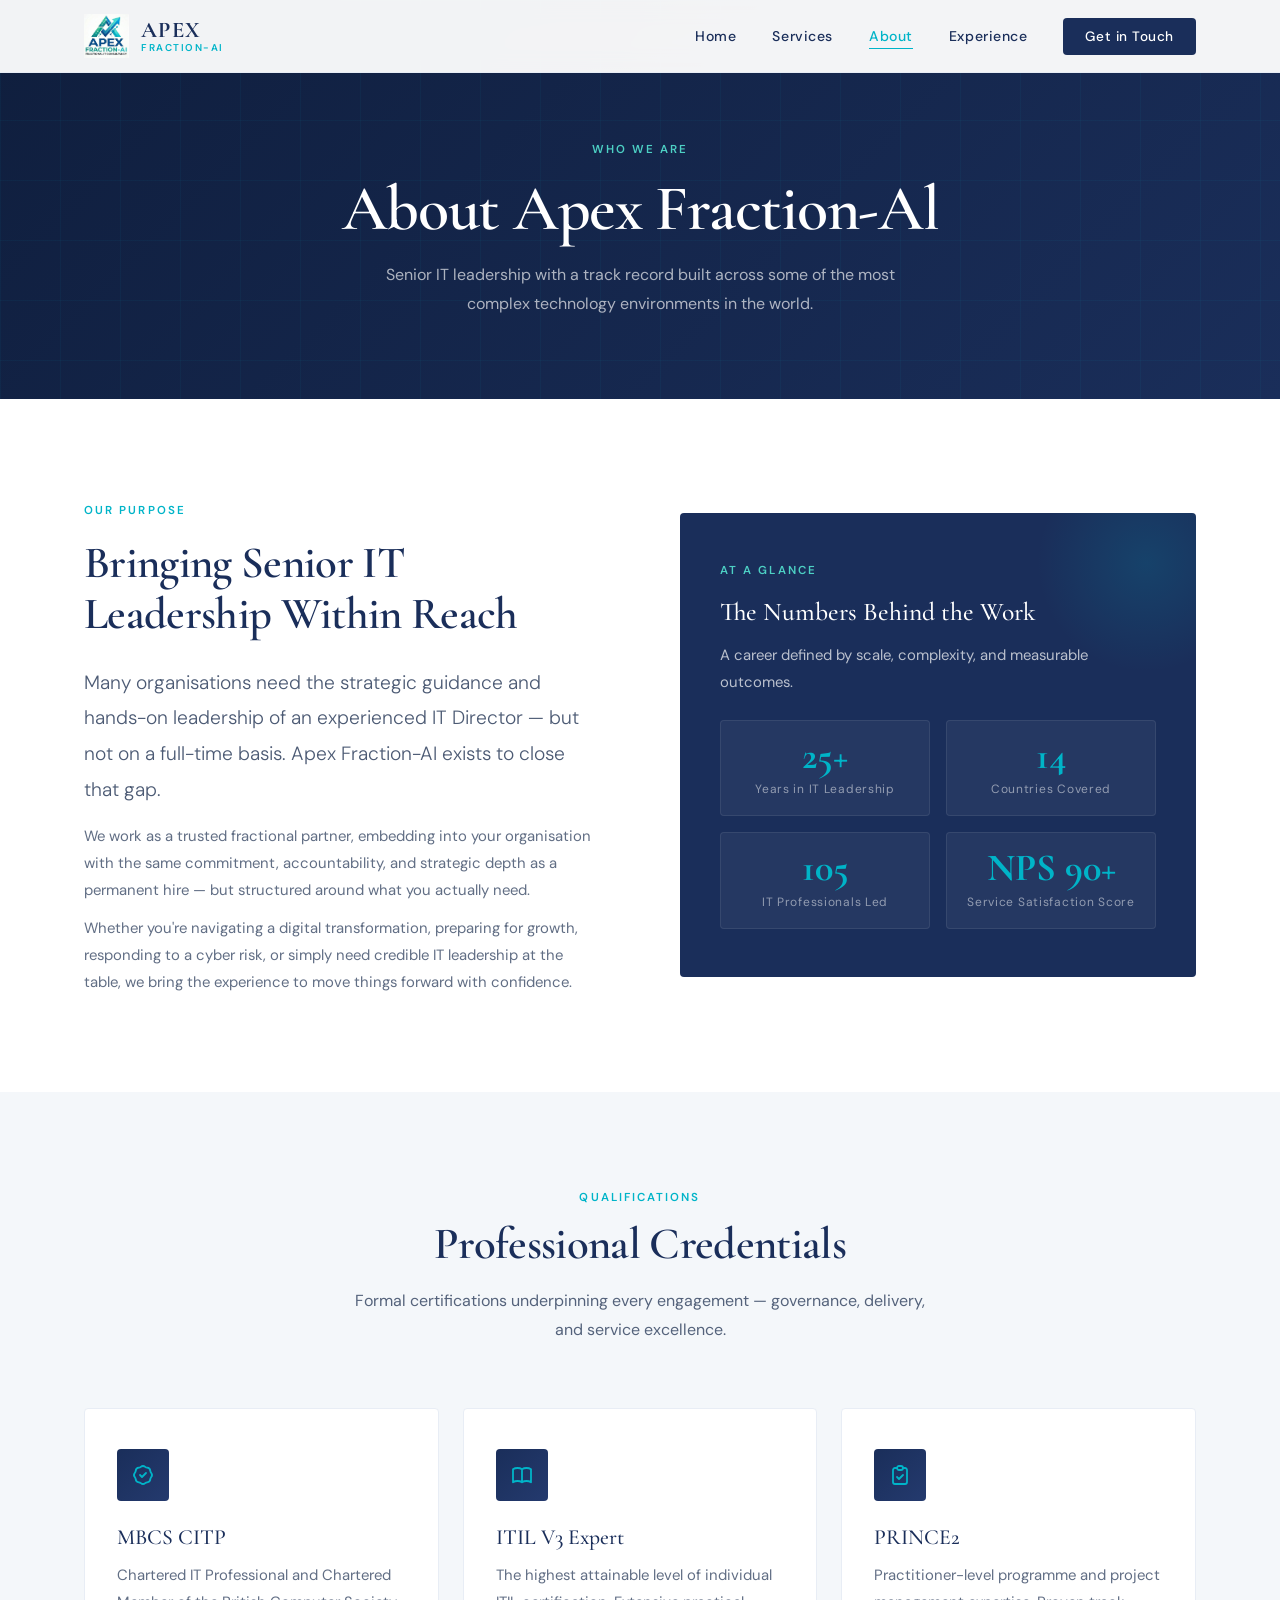
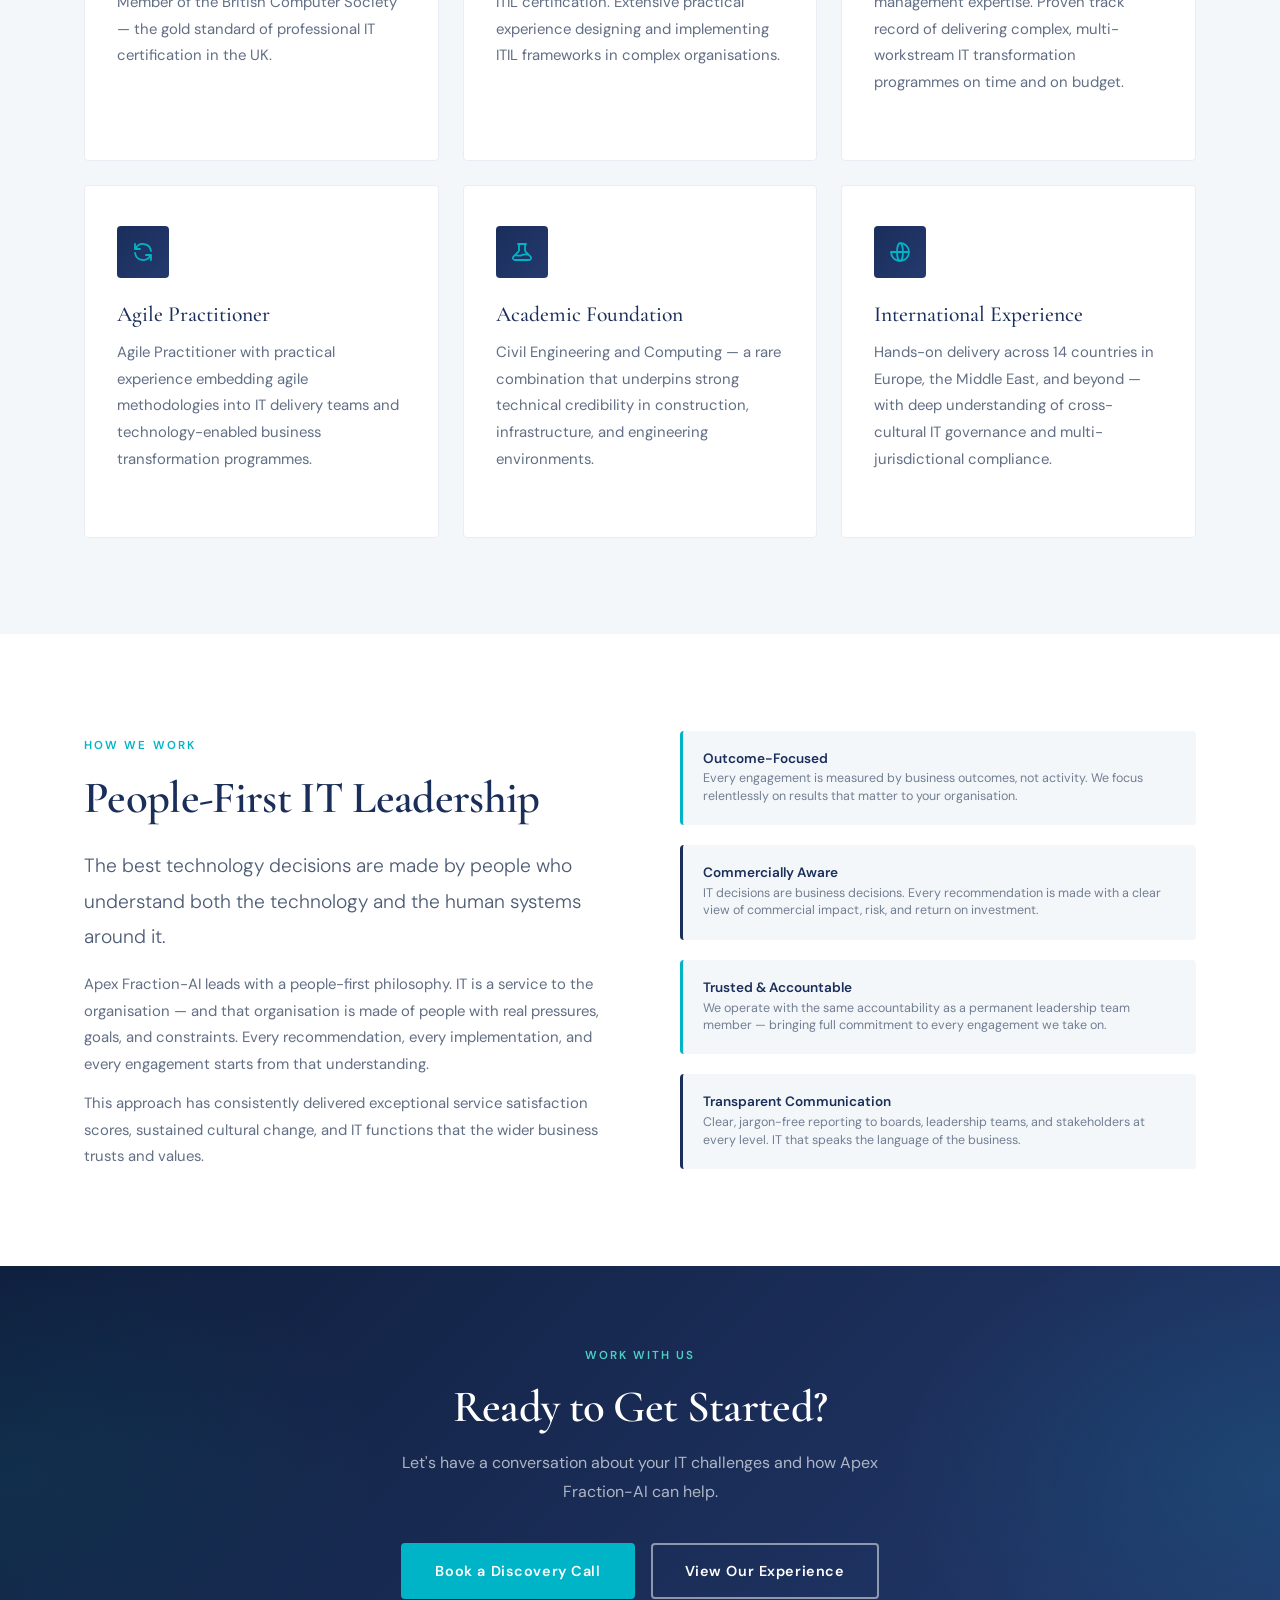
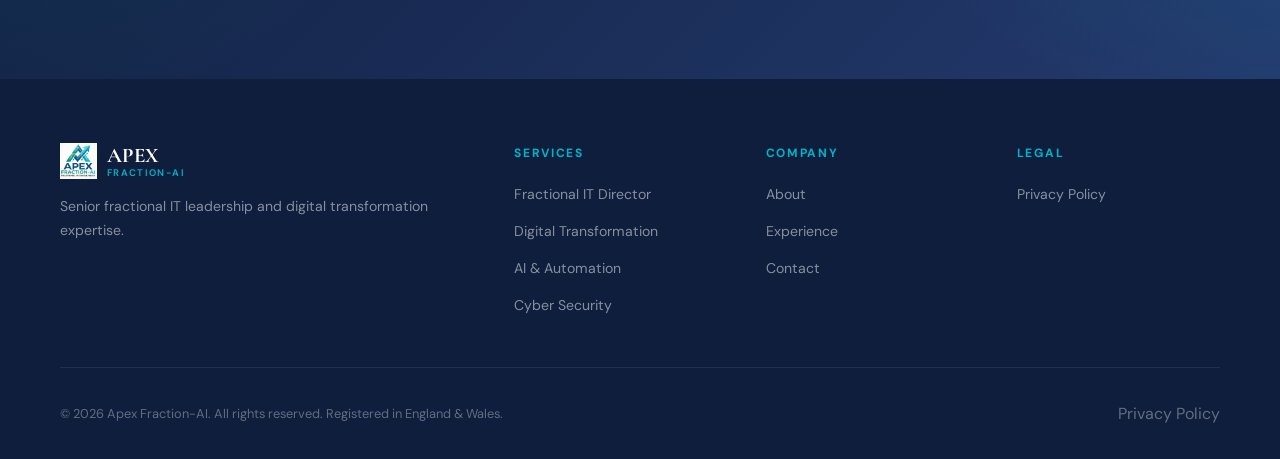
==== commit 71b06a04: "Add files via upload" ====
--- a/about.html
+++ b/about.html
@@ -8,6 +8,15 @@
   <link rel="stylesheet" href="style.css" />
   <link rel="icon" type="image/png" href="assets/apex-logo.png" />
 </head>
+  <!-- Google tag (gtag.js) -->
+<script async src="https://www.googletagmanager.com/gtag/js?id=G-FSJTXHRJ8M"></script>
+<script>
+  window.dataLayer = window.dataLayer || [];
+  function gtag(){dataLayer.push(arguments);}
+  gtag('js', new Date());
+
+  gtag('config', 'G-FSJTXHRJ8M');
+</script>
 <body>
 
   <nav class="nav" id="nav">
